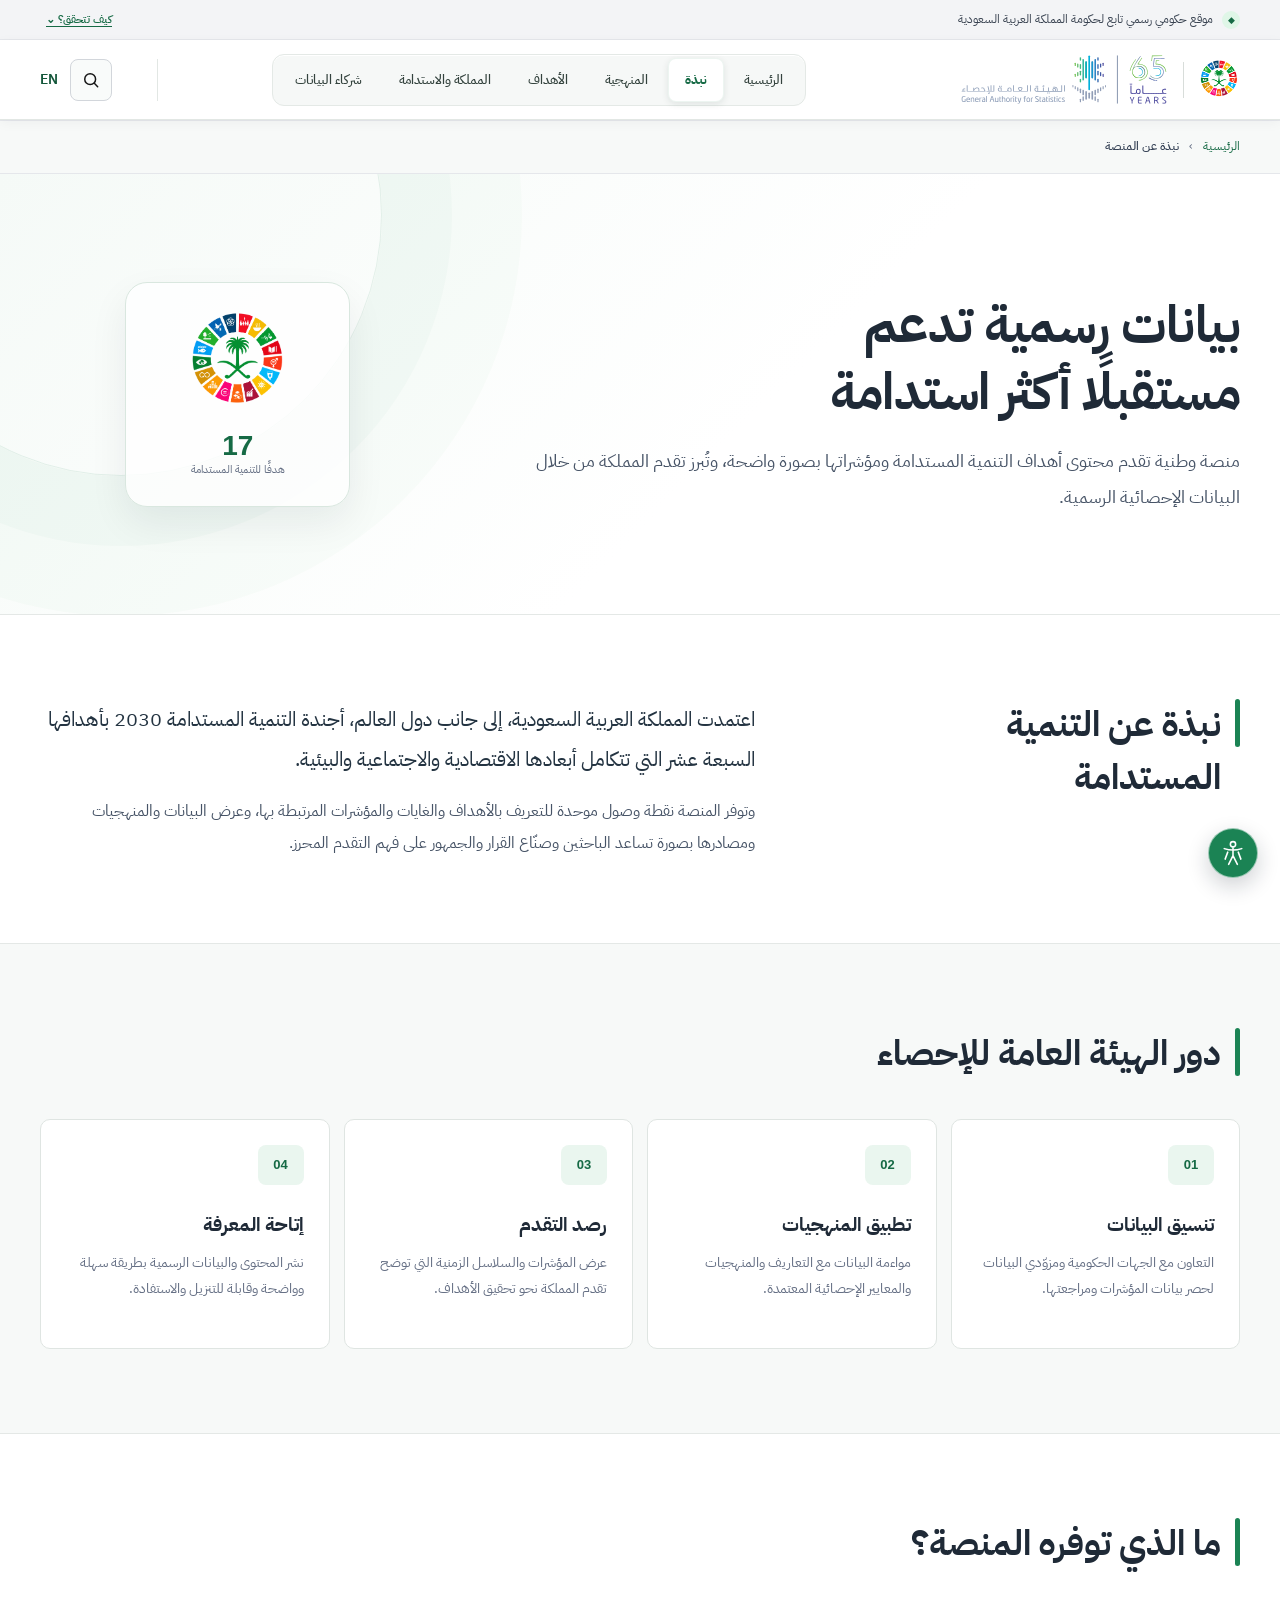
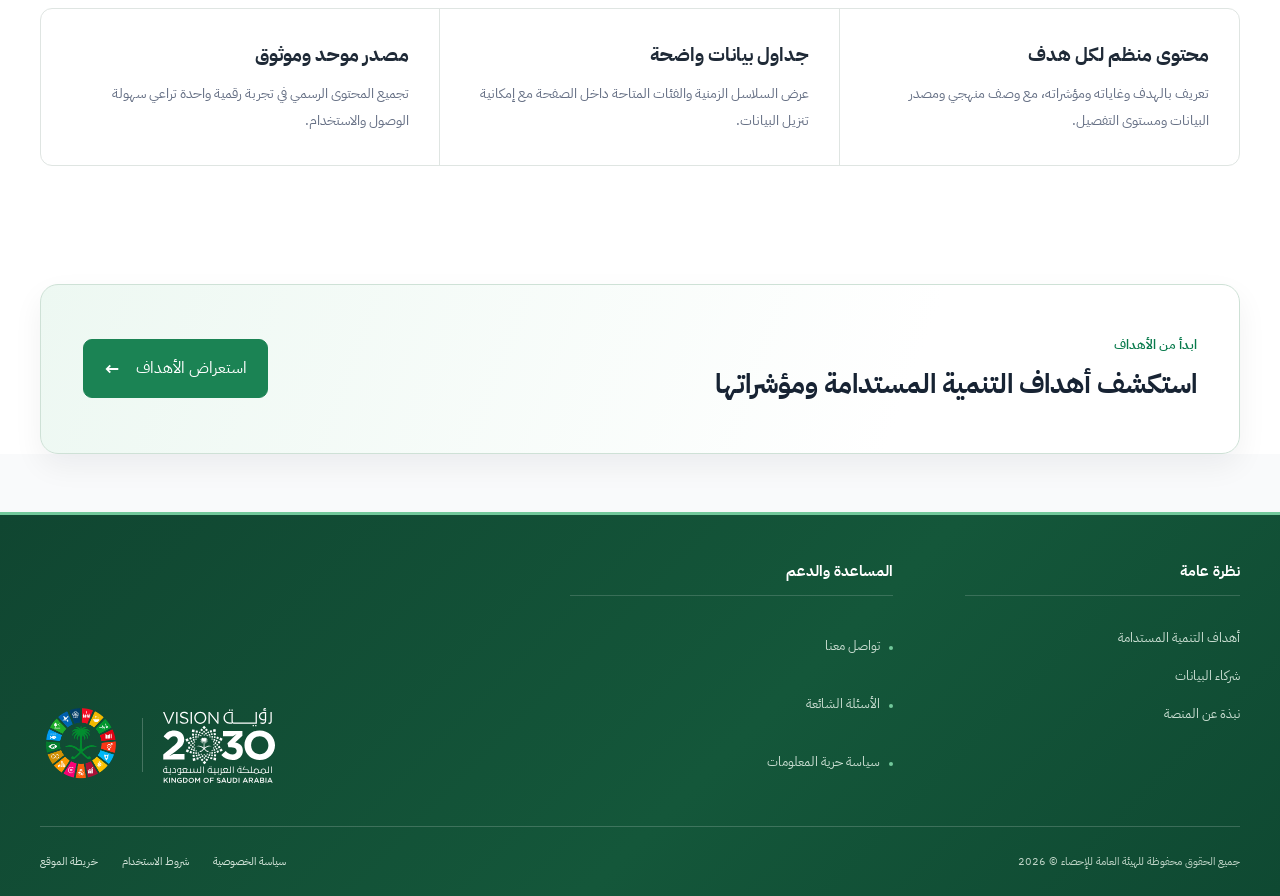
==== about.html @ 402b2382 "Add files via upload" ====
<!doctype html>
<html lang="ar" dir="rtl">
<head>
  <meta charset="UTF-8">
  <meta name="viewport" content="width=device-width,initial-scale=1">
  <meta name="description" content="نبذة عن منصة أهداف التنمية المستدامة ودور الهيئة العامة للإحصاء">
  <title>نبذة عن المنصة | التنمية المستدامة</title>
  <link rel="preconnect" href="https://fonts.googleapis.com">
  <link rel="preconnect" href="https://fonts.gstatic.com" crossorigin>
  <link href="https://fonts.googleapis.com/css2?family=IBM+Plex+Sans+Arabic:wght@300;400;500;600;700&display=swap" rel="stylesheet">
  <link rel="stylesheet" href="https://mazin-musleh.github.io/NDS-vanilla/assets/css/nds.critical.min.css?ver=1.8.0">
  <link rel="stylesheet" href="https://mazin-musleh.github.io/NDS-vanilla/assets/css/nds-main.min.css?ver=1.8.0">
  <link rel="stylesheet" href="styles.css">
  <link rel="stylesheet" href="nds-theme.css">
  <link rel="stylesheet" href="about.css">
  <link rel="stylesheet" href="accessibility.css">
  <link rel="stylesheet" href="page-titles.css">
</head>
<body class="gastat-sdg about-page nds-full-width">
  <a class="skip" href="#main">تخطي إلى المحتوى الرئيسي</a>
  <div class="govbar nds-topbar"><div class="container govbar__inner"><span class="flag" aria-hidden="true">◆</span><span>موقع حكومي رسمي تابع لحكومة المملكة العربية السعودية</span><button class="govbar__verify">كيف تتحقق؟ <span>⌄</span></button></div></div>
  <header class="header nds-main-nav" id="header">
    <div class="container header__inner">
      <div class="header__identity"><img class="header__sdg-mark" src="assets/sdg-wheel-saudi-transparent.png" alt="أهداف التنمية المستدامة"><span class="header__identity-divider"></span><a class="brand nds-brand" href="index.html"><img class="brand__logo nds-brand-logo" src="assets/gastat-logo.svg" alt="الهيئة العامة للإحصاء"></a></div>
      <nav class="nav" aria-label="التنقل الرئيسي"><a href="index.html">الرئيسية</a><a class="active" href="about.html" aria-current="page">نبذة</a><a href="methodology.html">المنهجية</a><a href="index.html#goals">الأهداف</a><a href="index.html#kingdom">المملكة والاستدامة</a><a href="index.html#partners">شركاء البيانات</a></nav>
      <div class="header__tools"><button class="icon-btn nds-btn nds-subtle" aria-label="بحث" id="searchBtn"><svg viewBox="0 0 24 24" aria-hidden="true"><circle cx="11" cy="11" r="6.5"></circle><path d="m16 16 4 4"></path></svg></button><a class="lang" href="#">EN</a><button class="menu-btn" id="menuBtn" aria-label="فتح القائمة" aria-expanded="false"><span></span><span></span><span></span></button></div>
    </div>
  </header>
  <main id="main">
    <div class="about-breadcrumb"><div class="container"><a href="index.html">الرئيسية</a><span>›</span><strong>نبذة عن المنصة</strong></div></div>
    <section class="about-hero">
      <div class="container about-hero__grid">
        <div><h1>بيانات رسمية تدعم<br>مستقبلًا أكثر استدامة</h1><p>منصة وطنية تقدم محتوى أهداف التنمية المستدامة ومؤشراتها بصورة واضحة، وتُبرز تقدم المملكة من خلال البيانات الإحصائية الرسمية.</p></div>
        <div class="about-hero__mark" aria-hidden="true"><img src="assets/sdg-wheel-saudi-transparent.png" alt=""><span><b>17</b><small>هدفًا للتنمية المستدامة</small></span></div>
      </div>
    </section>
    <section class="about-section"><div class="container about-intro"><div class="about-title"><span></span><h2>نبذة عن التنمية المستدامة</h2></div><div class="about-copy"><p class="lead">اعتمدت المملكة العربية السعودية، إلى جانب دول العالم، أجندة التنمية المستدامة 2030 بأهدافها السبعة عشر التي تتكامل أبعادها الاقتصادية والاجتماعية والبيئية.</p><p>وتوفر المنصة نقطة وصول موحدة للتعريف بالأهداف والغايات والمؤشرات المرتبطة بها، وعرض البيانات والمنهجيات ومصادرها بصورة تساعد الباحثين وصنّاع القرار والجمهور على فهم التقدم المحرز.</p></div></div></section>
    <section class="about-section about-section--soft"><div class="container"><div class="about-title"><span></span><h2>دور الهيئة العامة للإحصاء</h2></div><div class="role-grid"><article><b>01</b><h3>تنسيق البيانات</h3><p>التعاون مع الجهات الحكومية ومزوّدي البيانات لحصر بيانات المؤشرات ومراجعتها.</p></article><article><b>02</b><h3>تطبيق المنهجيات</h3><p>مواءمة البيانات مع التعاريف والمنهجيات والمعايير الإحصائية المعتمدة.</p></article><article><b>03</b><h3>رصد التقدم</h3><p>عرض المؤشرات والسلاسل الزمنية التي توضح تقدم المملكة نحو تحقيق الأهداف.</p></article><article><b>04</b><h3>إتاحة المعرفة</h3><p>نشر المحتوى والبيانات الرسمية بطريقة سهلة وواضحة وقابلة للتنزيل والاستفادة.</p></article></div></div></section>
    <section class="about-section"><div class="container"><div class="about-title"><span></span><h2>ما الذي توفره المنصة؟</h2></div><div class="platform-offer"><div><h3>محتوى منظم لكل هدف</h3><p>تعريف بالهدف وغاياته ومؤشراته، مع وصف منهجي ومصدر البيانات ومستوى التفصيل.</p></div><div><h3>جداول بيانات واضحة</h3><p>عرض السلاسل الزمنية والفئات المتاحة داخل الصفحة مع إمكانية تنزيل البيانات.</p></div><div><h3>مصدر موحد وموثوق</h3><p>تجميع المحتوى الرسمي في تجربة رقمية واحدة تراعي سهولة الوصول والاستخدام.</p></div></div></div></section>
    <section class="about-cta"><div class="container"><div><span>ابدأ من الأهداف</span><h2>استكشف أهداف التنمية المستدامة ومؤشراتها</h2></div><a class="nds-btn nds-primary" href="index.html#goals">استعراض الأهداف <span>←</span></a></div></section>
  </main>
  <footer class="footer nds-footer"><div class="container footer__top"><div><h3>نظرة عامة</h3><a href="index.html#goals">أهداف التنمية المستدامة</a><a href="index.html#partners">شركاء البيانات</a><a href="about.html">نبذة عن المنصة</a></div><div><h3>المساعدة والدعم</h3><a href="#">تواصل معنا</a><a href="#">الأسئلة الشائعة</a><a href="#">سياسة حرية المعلومات</a></div><div class="footer__marks"><div class="footer__mark"><img src="assets/sdg-wheel-saudi-transparent.png" alt="أهداف التنمية المستدامة"></div><span class="footer__marks-divider"></span><div class="footer__mark footer__mark--vision"><img src="assets/saudi-vision-2030.svg" alt="رؤية السعودية 2030"></div></div></div><div class="container footer__bottom"><span>جميع الحقوق محفوظة للهيئة العامة للإحصاء © 2026</span><div><a href="#">سياسة الخصوصية</a><a href="#">شروط الاستخدام</a><a href="#">خريطة الموقع</a></div></div></footer>
  <button class="back-to-top" id="backToTop" aria-label="العودة إلى أعلى الصفحة"><svg viewBox="0 0 24 24" aria-hidden="true"><path d="m6 14 6-6 6 6"/></svg></button>
  <div class="search-panel" id="searchPanel" aria-hidden="true"><button id="closeSearch" aria-label="إغلاق">×</button><div><span>ما الذي تبحث عنه؟</span><input type="search" placeholder="ابحث في الأهداف والمؤشرات..."><small>جرّب: الطاقة النظيفة، جودة التعليم، العمل المناخي</small></div></div>
  <script src="about.js"></script><script src="back-to-top.js"></script><script defer src="https://mazin-musleh.github.io/NDS-vanilla/assets/js/nds-main.min.js?ver=1.8.0"></script>
  <script src="accessibility.js"></script>
</body></html>
---- styles.css ----
:root{--navy:#102c3d;--navy2:#071f2d;--teal:#0d6b64;--green:#0d7658;--sand:#cdbb9c;--ink:#162a36;--muted:#637580;--line:#dce3e6;--off:#f5f7f6;--white:#fff;--max:1240px}
*{box-sizing:border-box}html{scroll-behavior:smooth}body{margin:0;color:var(--ink);background:#fff;font-family:'IBM Plex Sans Arabic','Segoe UI',Tahoma,sans-serif;line-height:1.65}a{color:inherit;text-decoration:none}button,input{font:inherit}.container{width:min(var(--max),calc(100% - 48px));margin-inline:auto}.skip{position:fixed;top:-80px;right:24px;z-index:99;background:#fff;padding:10px 18px}.skip:focus{top:12px}.sr-only{position:absolute;width:1px;height:1px;overflow:hidden;clip:rect(0,0,0,0)}
.govbar{background:#f3f5f4;border-bottom:1px solid #e2e8e5;color:#41535b;font-size:12px}.govbar__inner{height:34px;display:flex;align-items:center;gap:9px}.flag{font-size:9px;color:#08745a}.govbar__verify{border:0;background:none;color:#45605f;margin-right:auto;cursor:pointer;font-size:11px}.header{height:90px;position:absolute;top:34px;inset-inline:0;z-index:10;color:#fff;border-bottom:1px solid rgba(255,255,255,.16);transition:.3s}.header.scrolled{position:fixed;top:0;height:72px;background:rgba(9,34,47,.97);backdrop-filter:blur(16px);box-shadow:0 8px 30px #071c2920}.header__inner{height:100%;display:flex;align-items:center}.brand{display:flex;align-items:center;gap:13px;min-width:245px}.brand__mark{height:47px;width:42px;display:flex;align-items:flex-end;justify-content:center;gap:2px;padding:6px 4px;border:1px solid rgba(255,255,255,.25);border-radius:3px}.brand__mark i{width:4px;background:currentColor;display:block;border-radius:3px 3px 0 0}.brand__mark i:nth-child(1){height:11px}.brand__mark i:nth-child(2){height:25px}.brand__mark i:nth-child(3){height:17px}.brand__mark i:nth-child(4){height:33px}.brand__mark i:nth-child(5){height:21px}.brand__name{display:flex;flex-direction:column;line-height:1.4}.brand__name b{font-size:16px}.brand__name small{font-size:9px;opacity:.72;letter-spacing:.2px}.nav{display:flex;align-items:center;justify-content:center;gap:32px;flex:1;font-size:14px}.nav a{height:90px;display:flex;align-items:center;position:relative;opacity:.84;transition:.2s}.scrolled .nav a{height:72px}.nav a:hover,.nav a.active{opacity:1}.nav a.active:after{content:"";position:absolute;bottom:-1px;right:0;left:0;height:3px;background:#79ad8e}.header__tools{display:flex;align-items:center;gap:12px}.icon-btn{width:38px;height:38px;background:transparent;color:#fff;border:1px solid rgba(255,255,255,.24);border-radius:50%;cursor:pointer;font-size:23px;line-height:1}.lang{font-size:13px;border-right:1px solid rgba(255,255,255,.25);padding-right:14px}.menu-btn{display:none;background:none;border:0;padding:8px}.menu-btn span{display:block;width:24px;height:2px;background:white;margin:5px}
.hero{height:min(820px,calc(100vh - 34px));min-height:670px;position:relative;color:#fff;overflow:hidden;background:#102c3d}.hero__media{position:absolute;inset:0;background:url('assets/saudi-sustainability-hero.png') center/cover no-repeat;transform:scale(1.02);animation:heroZoom 16s ease-out both}.hero__veil{position:absolute;inset:0;background:linear-gradient(90deg,rgba(4,24,36,.24) 0%,rgba(5,28,41,.28) 42%,rgba(5,28,41,.88) 100%),linear-gradient(0deg,rgba(3,20,30,.7),transparent 48%)}.hero__texture{position:absolute;inset:0;opacity:.08;background-image:url("data:image/svg+xml,%3Csvg viewBox='0 0 160 160' xmlns='http://www.w3.org/2000/svg'%3E%3Cfilter id='n'%3E%3CfeTurbulence type='fractalNoise' baseFrequency='.9' numOctaves='2' stitchTiles='stitch'/%3E%3C/filter%3E%3Crect width='100%25' height='100%25' filter='url(%23n)' opacity='.45'/%3E%3C/svg%3E")}.hero__content{position:relative;z-index:2;padding-top:190px}.eyebrow{display:flex;align-items:center;gap:10px;font-size:13px;letter-spacing:.5px;color:#cfddd8}.eyebrow span{width:34px;height:1px;background:#78b492}.hero h1{font-size:clamp(48px,6vw,86px);line-height:1.12;letter-spacing:-2px;margin:20px 0 25px;max-width:720px;font-weight:300}.hero h1 em{font-style:normal;font-weight:700}.hero__content>p{max-width:575px;font-size:18px;color:#d9e1e2;margin:0 0 34px}.hero__actions{display:flex;gap:14px}.btn{display:inline-flex;align-items:center;justify-content:center;gap:20px;min-height:54px;padding:0 25px;border-radius:3px;font-size:14px;font-weight:600;transition:.25s}.btn:hover{transform:translateY(-2px)}.btn--primary{background:#fff;color:var(--navy)}.btn--primary:hover{background:#e9f0ed}.btn--ghost{border:1px solid rgba(255,255,255,.4);color:#fff}.play{font-size:10px}.hero__meta{position:absolute;bottom:34px;left:0;right:0;z-index:2;display:flex;align-items:flex-end;justify-content:flex-start;direction:ltr;gap:12px;pointer-events:none}.hero__meta strong{font-size:70px;line-height:.8;font-weight:300;letter-spacing:-4px}.hero__meta strong span{font-weight:700}.hero__meta>span{font-size:10px;max-width:70px;line-height:1.4;text-transform:uppercase;opacity:.65}.scroll{position:absolute;z-index:3;bottom:28px;right:50%;width:25px;height:40px;border:1px solid #ffffff70;border-radius:20px}.scroll span{position:absolute;top:8px;right:10px;width:3px;height:7px;border-radius:3px;background:#fff;animation:scroll 1.8s infinite}@keyframes scroll{0%{opacity:0;transform:translateY(0)}40%{opacity:1}100%{opacity:0;transform:translateY(12px)}}@keyframes heroZoom{from{transform:scale(1.08)}to{transform:scale(1.02)}}
.numbers{background:#fff;position:relative;z-index:4;box-shadow:0 -8px 30px rgba(0,0,0,.05)}.numbers__grid{display:grid;grid-template-columns:repeat(4,1fr);padding-block:38px}.numbers article{display:flex;align-items:center;justify-content:center;gap:16px;border-left:1px solid var(--line)}.numbers article:last-child{border-left:0}.numbers strong{font-size:42px;line-height:1;font-weight:600;color:var(--navy);letter-spacing:-1px}.numbers span{color:#697a83;font-size:13px}.numbers .vision strong{color:var(--green)}
.section{padding:110px 0}.section-head{display:flex;align-items:flex-end;justify-content:space-between;gap:50px;margin-bottom:48px}.section-head h2,.kingdom h2,.indicator-cta h2{font-size:clamp(34px,4vw,50px);line-height:1.25;margin:9px 0 0;letter-spacing:-1px}.section-head>p{max-width:480px;color:var(--muted);font-size:16px;margin:0}.kicker{font-size:12px;color:var(--green);font-weight:600;letter-spacing:1.2px}.goals{background:var(--off)}.goals__grid{display:grid;grid-template-columns:repeat(6,1fr);gap:11px}.goal{position:relative;aspect-ratio:1/1.07;background:var(--goal);color:#fff;padding:16px;display:flex;flex-direction:column;overflow:hidden;box-shadow:0 4px 8px #20323b10;opacity:0;transform:translateY(15px);transition:transform .35s,box-shadow .35s,opacity .5s}.goal.seen{opacity:1;transform:none}.goal:nth-child(2n){transition-delay:.04s}.goal:nth-child(3n){transition-delay:.08s}.goal:hover{transform:translateY(-7px);box-shadow:0 18px 25px #20323b25}.goal__number{font-size:12px;font-weight:600;opacity:.9}.goal__icon{font-size:41px;line-height:1;text-align:center;margin:auto;font-family:Arial,sans-serif}.goal strong{font-size:13px;line-height:1.35;max-width:115px}.goal>i{font-style:normal;position:absolute;bottom:13px;left:14px;opacity:0;transform:translateX(8px);transition:.25s}.goal:hover>i{opacity:1;transform:none}.goals__footer{display:flex;justify-content:space-between;align-items:center;margin-top:24px;color:#7b898f;font-size:13px}.goals__footer a{color:var(--navy);font-weight:600}.goals__footer b{color:var(--green);margin-right:8px}
.kingdom{padding:120px 0;background:var(--navy);color:#fff;overflow:hidden;position:relative}.kingdom:after{content:"";position:absolute;width:650px;height:650px;border-radius:50%;background:radial-gradient(circle,#23726240,transparent 68%);left:-200px;top:-260px}.kingdom__grid{display:grid;grid-template-columns:1.05fr .95fr;gap:100px;align-items:center}.kingdom__visual{min-height:490px;position:relative;display:grid;place-items:center;direction:ltr}.kingdom__seal{width:210px;height:210px;border:1px solid #ffffff3b;border-radius:50%;display:flex;flex-direction:column;align-items:center;justify-content:center;background:#173b4c;box-shadow:0 0 0 18px #ffffff08,0 30px 50px #061a2580;z-index:2}.kingdom__seal span{font-size:17px}.kingdom__seal b{font-size:50px;line-height:1.1}.kingdom__seal small{font-size:8px;opacity:.7}.orbit{position:absolute;border:1px dashed #ffffff25;border-radius:50%}.orbit--one{width:390px;height:390px;animation:rotate 40s linear infinite}.orbit--two{width:470px;height:270px;transform:rotate(-20deg)}@keyframes rotate{to{transform:rotate(360deg)}}.data-card{position:absolute;background:#fff;color:var(--navy);min-width:170px;padding:15px 18px;border-radius:4px;z-index:3;box-shadow:0 15px 30px #061a2545;display:flex;flex-direction:column}.data-card small{font-size:9px;color:#728188}.data-card strong{font-size:14px}.data-card i{width:42px;height:3px;background:#2c9b6f;margin-top:9px}.data-card--one{top:56px;left:24px}.data-card--two{top:205px;right:-20px}.data-card--three{bottom:38px;left:63px}.kingdom__copy{position:relative;z-index:2}.kicker--light{color:#8ac0a0}.kingdom__copy p{color:#c3d0d4;max-width:570px;font-size:16px}.text-link{display:inline-flex;align-items:center;gap:17px;margin-top:18px;color:#fff;border-bottom:1px solid #ffffff4f;padding-bottom:7px;font-size:14px}.text-link span{color:#8ac0a0}
.section-head--center{display:block;text-align:center}.section-head--center>p{margin:14px auto 0}.partner-logos{display:grid;grid-template-columns:repeat(5,1fr);border-block:1px solid var(--line);padding:42px 0}.partner-logos>div{min-height:90px;display:flex;align-items:center;justify-content:center;gap:14px;border-left:1px solid var(--line);color:#465b65}.partner-logos>div:last-child{border:0}.partner-logos b{font-size:13px;line-height:1.6}.picon{font-size:30px;color:#658089}.partners__note{text-align:center;color:#8a989e;font-size:12px;margin-top:21px}
.indicator-cta{background:#0c6c61;color:#fff;position:relative;overflow:hidden}.indicator-cta:before{content:"";position:absolute;inset:0;background:linear-gradient(90deg,#094e4a55,transparent),radial-gradient(circle at 15% 50%,#2e9380,transparent 30%)}.indicator-cta__inner{min-height:310px;position:relative;display:grid;grid-template-columns:270px 1fr auto;align-items:center;gap:48px}.indicator-cta__copy p{margin:12px 0 0;color:#d0e4df}.indicator-cta__art{height:190px;display:flex;align-items:flex-end;gap:15px;direction:ltr;position:relative}.indicator-cta__art span{width:27px;background:#ffffff14;border:1px solid #ffffff35;border-radius:4px 4px 0 0}.indicator-cta__art span:nth-child(1){height:50px}.indicator-cta__art span:nth-child(2){height:90px}.indicator-cta__art span:nth-child(3){height:75px}.indicator-cta__art span:nth-child(4){height:140px}.indicator-cta__art span:nth-child(5){height:172px}.indicator-cta__art i{position:absolute;inset:15px 5px 22px 0;background:url("data:image/svg+xml,%3Csvg viewBox='0 0 250 150' xmlns='http://www.w3.org/2000/svg'%3E%3Cpath d='M3 130 C40 120 45 91 80 95 S130 66 148 70 S190 25 240 10' fill='none' stroke='%23fff' stroke-width='3'/%3E%3Ccircle cx='240' cy='10' r='5' fill='%23fff'/%3E%3C/svg%3E") center/contain no-repeat}.btn--white{background:#fff;color:#0c5f57;min-width:205px}
.footer{background:#071f2d;color:#fff;padding-top:75px}.footer__top{display:grid;grid-template-columns:1.3fr .8fr .9fr 1.15fr;gap:60px;padding-bottom:60px}.brand--footer{min-width:0}.footer__brand>p,.newsletter p{font-size:12px;color:#9babb2}.socials{display:flex;gap:8px;margin-top:22px}.socials a{width:32px;height:32px;border:1px solid #ffffff26;display:grid;place-items:center;border-radius:50%;font-size:11px}.footer h3{font-size:14px;margin:0 0 22px}.footer__top>div:not(:first-child) a{display:block;color:#aebbc0;font-size:12px;margin:10px 0}.newsletter form{display:flex;border:1px solid #ffffff35;margin-top:18px;border-radius:3px;overflow:hidden}.newsletter input{min-width:0;flex:1;color:#fff;background:transparent;border:0;padding:12px 14px;outline:0}.newsletter button{width:48px;border:0;background:#fff;color:var(--navy);cursor:pointer}.footer__bottom{min-height:70px;border-top:1px solid #ffffff17;display:flex;align-items:center;justify-content:space-between;color:#768a93;font-size:10px}.footer__bottom div{display:flex;gap:24px}
.search-panel{position:fixed;inset:0;background:rgba(6,28,41,.97);z-index:50;color:#fff;display:grid;place-items:center;opacity:0;visibility:hidden;transition:.3s}.search-panel.open{opacity:1;visibility:visible}.search-panel>button{position:absolute;top:30px;left:40px;background:none;border:0;color:#fff;font-size:35px}.search-panel>div{width:min(720px,calc(100% - 40px));display:flex;flex-direction:column;gap:12px}.search-panel span{color:#9ab0b8}.search-panel input{background:transparent;border:0;border-bottom:2px solid #fff;color:#fff;padding:15px 0;font-size:32px;outline:0}.search-panel small{color:#7f969e}.reveal{opacity:0;transform:translateY(22px);transition:opacity .7s,transform .7s}.reveal.seen{opacity:1;transform:none}.hero .reveal{animation:rise .75s both}.hero .reveal:nth-child(2){animation-delay:.12s}.hero .reveal:nth-child(3){animation-delay:.24s}.hero .reveal:nth-child(4){animation-delay:.36s}@keyframes rise{from{opacity:0;transform:translateY(25px)}to{opacity:1;transform:none}}
@media(max-width:1050px){.nav{gap:18px}.nav a{font-size:12px}.goals__grid{grid-template-columns:repeat(4,1fr)}.kingdom__grid{gap:45px}.indicator-cta__inner{grid-template-columns:180px 1fr}.indicator-cta .btn{grid-column:2;margin-bottom:35px;justify-self:start}.footer__top{grid-template-columns:1.2fr 1fr 1fr}.newsletter{grid-column:1/-1}}
@media(max-width:760px){.container{width:min(100% - 32px,var(--max))}.govbar__inner{font-size:9px}.header{height:72px}.brand{min-width:0}.brand__name b{font-size:13px}.brand__name small{display:none}.brand__mark{height:40px;width:36px}.nav{position:fixed;top:106px;right:0;left:0;background:#092838;display:flex;flex-direction:column;align-items:stretch;gap:0;padding:10px 24px 25px;transform:translateY(-130%);transition:.35s;z-index:-1}.menu-open .nav{transform:none}.nav a,.scrolled .nav a{height:50px;border-bottom:1px solid #ffffff12}.nav a.active:after{display:none}.menu-btn{display:block}.lang{display:none}.hero{min-height:700px;height:92vh}.hero__media{background-position:43% center}.hero__veil{background:linear-gradient(90deg,rgba(4,25,37,.55),rgba(5,28,41,.9))}.hero__content{padding-top:160px}.hero h1{font-size:48px}.hero__content>p{font-size:15px}.hero__actions{flex-direction:column;align-items:stretch;max-width:330px}.hero__meta{display:none}.numbers__grid{grid-template-columns:repeat(2,1fr);padding-block:18px}.numbers article{padding:20px 5px}.numbers article:nth-child(2){border-left:0}.numbers article:nth-child(-n+2){border-bottom:1px solid var(--line)}.numbers strong{font-size:30px}.section{padding:75px 0}.section-head{display:block}.section-head>p{margin-top:15px}.goals__grid{grid-template-columns:repeat(3,1fr);gap:7px}.goal{padding:10px}.goal__icon{font-size:28px}.goal strong{font-size:10px}.goals__footer span{display:none}.goals__footer{justify-content:flex-end}.kingdom{padding:80px 0}.kingdom__grid{grid-template-columns:1fr}.kingdom__visual{min-height:370px;order:2}.kingdom__seal{width:155px;height:155px}.kingdom__seal b{font-size:39px}.orbit--one{width:280px;height:280px}.orbit--two{width:340px;height:210px}.data-card{min-width:130px;padding:10px}.data-card--one{left:0;top:30px}.data-card--two{right:0}.data-card--three{left:25px;bottom:18px}.partner-logos{grid-template-columns:repeat(2,1fr);padding:20px 0}.partner-logos>div{border-bottom:1px solid var(--line)}.partner-logos>div:last-child{grid-column:1/-1}.indicator-cta__inner{grid-template-columns:1fr;padding:60px 0}.indicator-cta__art{display:none}.indicator-cta .btn{grid-column:1;margin-bottom:0}.footer__top{grid-template-columns:1fr 1fr;gap:40px}.footer__brand,.newsletter{grid-column:1/-1}.footer__bottom{padding:22px 0;display:block}.footer__bottom div{margin-top:10px;flex-wrap:wrap}.scroll{display:none}}
@media(max-width:430px){.goals__grid{grid-template-columns:repeat(2,1fr)}.goal{aspect-ratio:1.2/1}.footer__top{grid-template-columns:1fr}.footer__top>div{grid-column:1!important}.numbers article{flex-direction:column;gap:7px}.search-panel input{font-size:20px}}
@media(prefers-reduced-motion:reduce){*{scroll-behavior:auto!important;animation:none!important;transition:none!important}.reveal,.goal{opacity:1;transform:none}}
---- nds-theme.css ----
/*
 * GASTAT Sustainable Development theme for NDS Vanilla v1.8.0
 * NDS Vanilla: MIT © 2025–2026 Mazin Musleh
 * DGA green is the interface system color; SDG colors remain content colors.
 */
:root{
  --colors-primary-25:#f7fdf9;--colors-primary-50:#f3fcf6;--colors-primary-100:#dff6e7;
  --colors-primary-200:#b8eacb;--colors-primary-300:#88d8ad;--colors-primary-400:#54c08a;
  --colors-primary-500:#25935f;--colors-primary-600:#1b8354;--colors-primary-700:#166a45;
  --colors-primary-800:#14573a;--colors-primary-900:#104631;--colors-primary-950:#092a1e;
  --background-body:#f9fafb;--background-default:#fff;--background-topbar:#f3f4f6;
  --background-primary:#1b8354;--background-primary-strong:#104631;
  --text-display:#1f2a37;--text-primary-paragraph:#384250;--text-secondary-paragraph:#6c727e;
  --border-neutral-primary:#d2d6db;--border-neutral-secondary:#e5e7eb;
  --focus-outline:#161616;--nds-nav-height:72px;
}

body.gastat-sdg{background:var(--background-body);color:var(--text-display);font-family:'IBM Plex Sans Arabic','Segoe UI',Tahoma,sans-serif}
.gastat-sdg :focus-visible{outline:3px solid var(--focus-outline)!important;outline-offset:3px}
.gastat-sdg .govbar{height:40px;background:var(--background-topbar);border-bottom:1px solid var(--border-neutral-secondary);color:#384250}
.gastat-sdg .govbar__inner{height:40px}
.gastat-sdg .flag{width:18px;height:18px;border-radius:50%;display:grid;place-items:center;background:#dff6e7;color:#166a45}
.gastat-sdg .govbar__verify{color:#166a45;font-weight:600;text-decoration:underline;text-underline-offset:3px}

.gastat-sdg .header{position:relative;top:0;height:72px;background:#fff;color:#161616;border-bottom:1px solid #e5e7eb;box-shadow:0 1px 2px rgba(16,24,40,.04)}
.gastat-sdg .header.scrolled{top:0;height:72px;background:rgba(255,255,255,.98);color:#161616;box-shadow:0 4px 12px rgba(16,24,40,.08)}
.gastat-sdg .brand{min-width:245px}
.gastat-sdg .brand__logo{display:block;width:190px;height:auto;max-height:54px;object-fit:contain;object-position:right center}
.gastat-sdg .nav a,.gastat-sdg .scrolled .nav a{height:72px;color:#384250;font-weight:500;opacity:1}
.gastat-sdg .nav a:hover{color:#166a45;background:#f7fdf9}.gastat-sdg .nav a.active{color:#166a45;font-weight:700}
.gastat-sdg .nav a.active:after{height:3px;background:#1b8354;right:10px;left:10px}
.gastat-sdg .icon-btn{border-color:#d2d6db;color:#1f2a37;background:#fff;min-width:40px;padding:0;border-radius:4px}
.gastat-sdg .lang{color:#166a45;border-right-color:#d2d6db;font-weight:700}
.gastat-sdg .menu-btn span{background:#1f2a37}

.gastat-sdg .hero{height:min(720px,calc(100vh - 112px));min-height:610px}
.gastat-sdg .hero__veil{background:linear-gradient(90deg,rgba(9,42,30,.18),rgba(9,42,30,.36) 45%,rgba(9,42,30,.91) 100%),linear-gradient(0deg,rgba(9,42,30,.62),transparent 48%)}
.gastat-sdg .hero__content{padding-top:122px}
.gastat-sdg .eyebrow span{background:#88d8ad}.gastat-sdg .eyebrow{color:#dff6e7}
.gastat-sdg .btn{min-height:44px;border-radius:4px;padding-inline:20px;box-shadow:none}
.gastat-sdg .btn--primary{background:#1b8354;color:#fff;border:1px solid #1b8354}
.gastat-sdg .btn--primary:hover{background:#166a45}
.gastat-sdg .btn--ghost{border-color:rgba(255,255,255,.75);background:transparent;color:#fff}

.gastat-sdg .numbers{box-shadow:none;border-bottom:1px solid #e5e7eb;padding:0}
.gastat-sdg .numbers__grid{padding-block:32px}.gastat-sdg .numbers strong{color:#166a45}.gastat-sdg .numbers .vision strong{color:#1f2a37}
.gastat-sdg .section{padding-block:96px}.gastat-sdg .goals{background:#f9fafb}
.gastat-sdg .kicker{color:#166a45}.gastat-sdg .section-head h2{color:#1f2a37}
.gastat-sdg .goal{border-radius:8px;box-shadow:0 1px 3px rgba(16,24,40,.1);border:1px solid rgba(0,0,0,.03)}
.gastat-sdg .goal:hover{box-shadow:0 12px 18px -6px rgba(16,24,40,.22)}

.gastat-sdg .kingdom{background:#104631}.gastat-sdg .kingdom__seal{background:#14573a;border-color:#88d8ad66}
.gastat-sdg .data-card{border-radius:8px;box-shadow:0 12px 24px -8px rgba(0,0,0,.28)}
.gastat-sdg .partners{background:#fff}.gastat-sdg .partner-logos{border-color:#e5e7eb}.gastat-sdg .partner-logos>div{border-color:#e5e7eb}
.gastat-sdg .indicator-cta{background:#1b8354}.gastat-sdg .indicator-cta:before{background:linear-gradient(90deg,#10463155,transparent),radial-gradient(circle at 15% 50%,#54c08a,transparent 30%)}
.gastat-sdg .btn--white{background:#fff;color:#166a45;border:1px solid #fff}
.gastat-sdg .footer{background:#104631}.gastat-sdg .footer__bottom{border-top-color:#ffffff2b}
.gastat-sdg .footer-logo-surface{display:inline-flex;align-items:center;background:#fff;border-radius:6px;padding:10px 14px;box-shadow:0 1px 2px rgba(0,0,0,.08)}
.gastat-sdg .footer .brand__logo{width:205px;max-height:none}

@media(max-width:760px){
  .gastat-sdg .header{height:64px}.gastat-sdg .nav{top:104px;background:#fff;border-top:1px solid #e5e7eb;box-shadow:0 8px 16px rgba(16,24,40,.1)}
  .gastat-sdg .brand{min-width:0}.gastat-sdg .brand__logo{width:150px;max-height:46px}
  .gastat-sdg .nav a,.gastat-sdg .scrolled .nav a{height:52px;color:#1f2a37;border-bottom-color:#e5e7eb}
  .gastat-sdg .hero{height:calc(100vh - 104px);min-height:650px}.gastat-sdg .hero__content{padding-top:100px}
}

/* UX polish: hierarchy, balanced palette, motion and responsive rhythm */
.gastat-sdg{--brand-navy:#173746;--brand-navy-deep:#0c2835;--surface-soft:#f6f8f7;--surface-warm:#faf9f6}
.gastat-sdg .container{width:min(1200px,calc(100% - 48px))}
.gastat-sdg .header__inner{gap:20px}.gastat-sdg .nav{gap:8px}.gastat-sdg .nav a{padding-inline:14px;border-radius:4px}.gastat-sdg .nav a.active{background:#f3fcf6}.gastat-sdg .header__tools{margin-right:auto}
.gastat-sdg .hero{min-height:600px;max-height:700px}.gastat-sdg .hero__media{background-position:center 52%}.gastat-sdg .hero__veil{background:linear-gradient(90deg,rgba(10,40,53,.15),rgba(10,40,53,.38) 48%,rgba(10,40,53,.94) 100%),linear-gradient(0deg,rgba(8,34,45,.62),transparent 52%)}
.gastat-sdg .hero__content{padding-top:110px}.gastat-sdg .hero h1{font-size:clamp(48px,5.6vw,78px);max-width:690px;margin-block:18px 22px;letter-spacing:-1.5px}.gastat-sdg .hero h1 em{color:#fff}.gastat-sdg .hero__content>p{font-size:17px;line-height:1.9;max-width:590px;color:#e5eef0;margin-bottom:30px}.gastat-sdg .hero__actions{gap:12px}.gastat-sdg .hero__actions .btn{min-width:176px}.gastat-sdg .btn{transition:transform .2s,background-color .2s,border-color .2s,box-shadow .2s}.gastat-sdg .btn:hover{transform:translateY(-2px);box-shadow:0 8px 18px rgba(6,25,33,.16)}.gastat-sdg .hero__meta{opacity:.8}.gastat-sdg .scroll{opacity:.75}
.gastat-sdg .hero__sdg-emblem{position:absolute;z-index:3;left:max(32px,calc((100% - 1200px)/2));top:34px;width:150px;height:150px}.gastat-sdg .hero__sdg-emblem img{display:block;width:100%;height:100%;object-fit:contain}
.gastat-sdg .numbers{background:#fff}.gastat-sdg .numbers__grid{padding-block:28px}.gastat-sdg .numbers article{min-height:58px;gap:14px}.gastat-sdg .numbers strong{font-size:39px}.gastat-sdg .numbers span{font-size:12px;color:#5f6b72}
.gastat-sdg .section{padding-block:104px}.gastat-sdg .section-head{align-items:center;margin-bottom:42px}.gastat-sdg .section-head h2,.gastat-sdg .kingdom h2,.gastat-sdg .indicator-cta h2{font-size:clamp(34px,3.5vw,48px);letter-spacing:-.6px}.gastat-sdg .section-head>p{line-height:1.9}.gastat-sdg .kicker{font-size:11px;letter-spacing:.8px;display:flex;align-items:center;gap:9px}.gastat-sdg .kicker:before{content:"";width:24px;height:2px;background:currentColor;border-radius:2px}
.gastat-sdg .goals{background:var(--surface-soft);border-block:1px solid #edf0ee}.gastat-sdg .goals__grid{gap:13px}.gastat-sdg .goal{aspect-ratio:1/1.04;padding:17px;border-radius:10px;box-shadow:0 2px 5px rgba(16,24,40,.08);isolation:isolate}.gastat-sdg .goal:after{content:"";position:absolute;inset:0;background:linear-gradient(145deg,rgba(255,255,255,.12),transparent 48%,rgba(0,0,0,.08));z-index:-1}.gastat-sdg .goal__number{font-size:11px;letter-spacing:.5px}.gastat-sdg .goal__icon{font-size:38px}.gastat-sdg .goal strong{font-size:12px;max-width:125px;line-height:1.55}.gastat-sdg .goal__hint{font-size:9px;margin-top:5px;opacity:.72}.gastat-sdg .goal:hover{transform:translateY(-6px);box-shadow:0 14px 24px -8px rgba(16,24,40,.28)}.gastat-sdg .goal:hover .goal__hint{opacity:1}.gastat-sdg .goals__footer{margin-top:28px;border-top:1px solid #dce3df;padding-top:20px}
.gastat-sdg .kingdom{background:var(--brand-navy);padding-block:112px}.gastat-sdg .kingdom:after{background:radial-gradient(circle,#2b65704f,transparent 67%)}.gastat-sdg .kingdom__grid{gap:80px}.gastat-sdg .kingdom__seal{background:#204a59;border-color:#83b8a666}.gastat-sdg .kingdom__copy p{color:#d2dde0;line-height:1.95}.gastat-sdg .data-card i{background:#1b8354}.gastat-sdg .text-link{font-weight:600}.gastat-sdg .text-link:hover{border-bottom-color:#88d8ad}
.gastat-sdg .partners{background:#fff}.gastat-sdg .partner-logos{margin-top:8px;padding-block:38px}.gastat-sdg .partner-logos>div{min-height:104px;padding:15px;transition:background .2s,color .2s}.gastat-sdg .partner-logos>div:hover{background:#f7fdf9;color:#166a45}.gastat-sdg .picon{color:#617d85}.gastat-sdg .partners__note{margin-top:24px}
.gastat-sdg .indicator-cta{background:#176b50}.gastat-sdg .indicator-cta:before{background:linear-gradient(90deg,rgba(12,70,49,.55),transparent 58%),radial-gradient(circle at 12% 50%,rgba(84,192,138,.52),transparent 29%)}.gastat-sdg .indicator-cta__inner{min-height:300px}.gastat-sdg .indicator-cta__copy p{line-height:1.85}.gastat-sdg .btn--white{border-radius:4px}
.gastat-sdg .footer{background:var(--brand-navy-deep);padding-top:68px}.gastat-sdg .footer h3{color:#fff}.gastat-sdg .footer__top>div:not(:first-child) a{transition:color .2s,transform .2s}.gastat-sdg .footer__top>div:not(:first-child) a:hover{color:#fff;transform:translateX(-3px)}.gastat-sdg .newsletter form{border-radius:5px}.gastat-sdg .newsletter input::placeholder{color:#9caeb4}
@media(max-width:1050px){.gastat-sdg .container{width:min(100% - 36px,1200px)}.gastat-sdg .nav a{padding-inline:9px}.gastat-sdg .goals__grid{gap:11px}.gastat-sdg .kingdom__grid{gap:42px}.gastat-sdg .hero__sdg-emblem{left:24px;top:28px;width:126px;height:126px}}
@media(max-width:760px){.gastat-sdg .container{width:min(100% - 32px,1200px)}.gastat-sdg .hero{min-height:680px;max-height:none}.gastat-sdg .hero__content{padding-top:66px}.gastat-sdg .hero h1{font-size:45px;line-height:1.18}.gastat-sdg .hero__content>p{font-size:15px;line-height:1.8}.gastat-sdg .hero__actions .btn{min-width:0}.gastat-sdg .hero__sdg-emblem{left:16px;top:20px;width:86px;height:86px}.gastat-sdg .numbers__grid{padding-block:10px}.gastat-sdg .numbers article{min-height:96px}.gastat-sdg .section{padding-block:72px}.gastat-sdg .section-head{margin-bottom:34px}.gastat-sdg .goals__grid{gap:9px}.gastat-sdg .goal{padding:13px;border-radius:8px}.gastat-sdg .kingdom{padding-block:76px}.gastat-sdg .partner-logos>div{min-height:92px}.gastat-sdg .indicator-cta__inner{padding-block:62px}.gastat-sdg .footer{padding-top:58px}}
@media(max-width:430px){.gastat-sdg .hero h1{font-size:40px}.gastat-sdg .hero__content{padding-top:76px}.gastat-sdg .goal{aspect-ratio:1.12/1}.gastat-sdg .goal__icon{font-size:31px}.gastat-sdg .goal strong{font-size:10px}}

/* Official SDG tile treatment — inspired by the National Platform composition */
.gastat-sdg .goals__grid{gap:14px}
.gastat-sdg .goal{aspect-ratio:1/1.08;padding:17px;border-radius:2px;box-shadow:0 3px 10px rgba(16,24,40,.08)}
.gastat-sdg .goal__top{display:grid;grid-template-columns:36px 1fr;align-items:start;gap:9px;min-height:56px;position:relative;z-index:2}
.gastat-sdg .goal__number{font-size:30px;line-height:.95;font-weight:700;letter-spacing:-1.5px;opacity:1}
.gastat-sdg .goal strong{font-size:12px;line-height:1.5;font-weight:700;padding-top:0;max-width:none}
.gastat-sdg .goal__icon{display:grid;place-items:center;flex:1;min-height:65px;margin:0;font-size:inherit;position:relative;z-index:1}
.gastat-sdg .goal__icon:before{content:"";position:absolute;width:74px;height:74px;border:2px solid #fff;border-radius:50%;opacity:.95}
.gastat-sdg .goal__icon span{font-size:39px;line-height:1;color:#fff;position:relative;z-index:1}
.gastat-sdg .goal__action{position:absolute;inset:auto 0 0;display:flex;align-items:center;justify-content:space-between;padding:10px 14px;background:rgba(0,0,0,.14);backdrop-filter:blur(4px);font-size:10px;font-weight:600;transform:translateY(100%);transition:transform .25s ease;z-index:3}
.gastat-sdg .goal__action i{font-style:normal;font-size:15px}
.gastat-sdg .goal:hover .goal__action,.gastat-sdg .goal:focus-visible .goal__action{transform:none}
.gastat-sdg .goal:hover{transform:translateY(-6px);box-shadow:0 16px 28px -8px rgba(16,24,40,.3)}
@media(max-width:760px){.gastat-sdg .goals__grid{gap:8px}.gastat-sdg .goal{padding:11px}.gastat-sdg .goal__top{grid-template-columns:29px 1fr;gap:6px;min-height:51px}.gastat-sdg .goal__number{font-size:25px}.gastat-sdg .goal strong{font-size:9px}.gastat-sdg .goal__icon:before{width:55px;height:55px}.gastat-sdg .goal__icon span{font-size:30px}.gastat-sdg .goal__action{display:none}}
@media(max-width:430px){.gastat-sdg .goal{aspect-ratio:1/1.08}.gastat-sdg .goal__icon{font-size:inherit}}

/* Arabic official SDG artwork supplied by GASTAT */
.gastat-sdg .goal{
  aspect-ratio:1/1;
  padding:0;
  background-color:var(--goal);
  background-image:url('assets/sdg-goals-ar.png');
  background-repeat:no-repeat;
  background-size:667.5% 334.15%;
  background-position:var(--sprite-x) var(--sprite-y);
  border:0;
}
.gastat-sdg .goal:after{display:none}
.gastat-sdg .goal__top,.gastat-sdg .goal__icon{visibility:hidden}
.gastat-sdg .goal__action{background:rgba(5,30,43,.84);color:#fff}
.gastat-sdg .goal:focus-visible{outline:4px solid #fff;outline-offset:-6px;box-shadow:0 0 0 3px var(--focus-color,#006b5f)}
@media(max-width:760px){.gastat-sdg .goal{aspect-ratio:1/1;background-size:667.5% 334.15%}}

/* Clearer, warmer hero color treatment */
.gastat-sdg .hero{background:#123a3a}
.gastat-sdg .hero__media{filter:saturate(1.08) brightness(1.06) contrast(1.02)}
.gastat-sdg .hero__veil{
  background:
    linear-gradient(90deg,rgba(7,31,38,.08) 0%,rgba(7,34,40,.16) 40%,rgba(6,48,43,.82) 100%),
    linear-gradient(0deg,rgba(5,30,34,.5) 0%,transparent 52%);
}
.gastat-sdg .hero__texture{opacity:.035}
.gastat-sdg .eyebrow{color:#f2f7f4}.gastat-sdg .eyebrow span{background:#79d0a5}
.gastat-sdg .hero__content>p{color:#f3f7f6;text-shadow:0 1px 12px rgba(0,0,0,.2)}
.gastat-sdg .hero h1{color:#fff;font-weight:500;text-shadow:0 2px 20px rgba(0,0,0,.42);margin-bottom:34px}
.gastat-sdg .hero h1 em{font-weight:700}
.gastat-sdg .hero__actions .btn{min-width:218px}
@media(max-width:760px){.gastat-sdg .hero__veil{background:linear-gradient(90deg,rgba(5,31,37,.34),rgba(5,48,43,.86))}.gastat-sdg .hero__actions{max-width:290px}}

/* Refined primary navigation */
.gastat-sdg .header,.gastat-sdg .header.scrolled{
  height:78px;
  border-bottom:1px solid #e6e9e7;
  box-shadow:0 3px 14px rgba(15,39,32,.055);
}
.gastat-sdg .header__inner{gap:30px}
.gastat-sdg .brand{min-width:260px}
.gastat-sdg .brand__logo{width:205px;max-height:58px}
.gastat-sdg .nav{align-self:stretch;justify-content:flex-start;gap:4px;padding-block:10px}
.gastat-sdg .nav a,.gastat-sdg .scrolled .nav a{
  height:58px;
  padding-inline:18px;
  border-radius:8px;
  color:#34433e;
  font-size:14px;
  font-weight:500;
  white-space:nowrap;
  transition:color .2s ease,background-color .2s ease;
}
.gastat-sdg .nav a:hover{color:#146b46;background:#f4faf6}
.gastat-sdg .nav a.active{color:#146b46;background:#edf8f1;font-weight:700}
.gastat-sdg .nav a.active:after{right:18px;left:18px;bottom:-10px;height:3px;border-radius:3px 3px 0 0;background:#1b8354}
.gastat-sdg .header__tools{gap:10px;padding-right:20px;border-right:1px solid #e2e7e4}
.gastat-sdg .icon-btn{
  width:44px;height:44px;min-width:44px;border-radius:10px;
  border-color:#d9dfdc;color:#173746;background:#fff;
  box-shadow:0 1px 2px rgba(15,39,32,.04);
  transition:border-color .2s,background-color .2s,color .2s;
}
.gastat-sdg .icon-btn:hover{border-color:#8abca2;background:#f3faf6;color:#146b46}
.gastat-sdg .lang{padding-right:0;padding-left:12px;border-right:0;font-size:14px;letter-spacing:.2px}
@media(max-width:1050px){.gastat-sdg .header__inner{gap:16px}.gastat-sdg .brand{min-width:210px}.gastat-sdg .brand__logo{width:180px}.gastat-sdg .nav a,.gastat-sdg .scrolled .nav a{padding-inline:11px;font-size:13px}.gastat-sdg .header__tools{padding-right:12px}}
@media(max-width:760px){.gastat-sdg .header,.gastat-sdg .header.scrolled{height:66px}.gastat-sdg .brand__logo{width:150px}.gastat-sdg .header__tools{padding-right:0;border-right:0}.gastat-sdg .nav{top:106px;padding:12px 18px 20px;gap:4px}.gastat-sdg .nav a,.gastat-sdg .scrolled .nav a{height:50px;padding-inline:14px;border:0;border-radius:7px}.gastat-sdg .nav a.active:after{display:none}}

/* Final visual polish: links, surfaces and color rhythm */
.gastat-sdg{--link:#126b4a;--link-hover:#0c5138;--navy-soft:#eef4f5;--green-soft:#edf7f1}
.gastat-sdg ::selection{background:#c9ead7;color:#11382a}
.gastat-sdg a{text-underline-offset:4px;text-decoration-thickness:1px}
.gastat-sdg .section-head h2{position:relative}
.gastat-sdg .section-head h2:after{content:"";display:block;width:44px;height:3px;margin-top:17px;border-radius:4px;background:linear-gradient(90deg,#1b8354,#72c89b)}
.gastat-sdg .section-head--center h2:after{margin-inline:auto}
.gastat-sdg .goals{background:linear-gradient(180deg,#f8faf9 0%,#f2f6f4 100%)}
.gastat-sdg .goals__footer a{display:inline-flex;align-items:center;gap:9px;color:var(--link);padding:9px 13px;border-radius:7px;transition:color .2s,background-color .2s,transform .2s}
.gastat-sdg .goals__footer a:hover{color:var(--link-hover);background:#e5f2ea;transform:translateX(-3px)}
.gastat-sdg .goals__footer a b{display:grid;place-items:center;width:24px;height:24px;margin:0;border-radius:50%;background:#d8ede1;transition:transform .2s}
.gastat-sdg .goals__footer a:hover b{transform:translateX(-3px)}

/* Modern SDG cards: official artwork, clear title and persistent link affordance */
.gastat-sdg .goals__grid{grid-template-columns:repeat(6,minmax(0,1fr));gap:16px}
.gastat-sdg .goal{
  min-height:0;
  aspect-ratio:auto;
  display:flex;
  flex-direction:column;
  padding:0;
  overflow:hidden;
  color:#1f2a37;
  background:#fff;
  background-image:none;
  border:1px solid #e2e7e4;
  border-radius:12px;
  box-shadow:0 3px 12px rgba(16,24,40,.055);
  transition:transform .25s ease,border-color .25s ease,box-shadow .25s ease;
}
.gastat-sdg .goal:before{
  content:"";
  display:block;
  width:100%;
  aspect-ratio:1/1;
  flex:none;
  background-color:var(--goal);
  background-image:url('assets/sdg-goals-ar.png');
  background-repeat:no-repeat;
  background-size:667.5% 334.15%;
  background-position:var(--sprite-x) var(--sprite-y);
}
.gastat-sdg .goal__top{
  display:none;
}
.gastat-sdg .goal__number,.gastat-sdg .goal__icon{display:none}
.gastat-sdg .goal strong{display:block;color:#1f2a37;font-size:13px;line-height:1.65;font-weight:700}
.gastat-sdg .goal__action{
  position:static;
  inset:auto;
  transform:none;
  display:flex;
  align-items:center;
  justify-content:space-between;
  margin-top:auto;
  padding:12px 14px;
  color:#166a45;
  background:transparent;
  border-top:1px solid #edf0ee;
  backdrop-filter:none;
  font-size:11px;
  font-weight:600;
}
.gastat-sdg .goal__action i{display:grid;place-items:center;width:25px;height:25px;border-radius:50%;color:#166a45;background:#e5f5eb;font-size:14px;transition:transform .2s,background-color .2s}
.gastat-sdg .goal:hover{transform:translateY(-5px);border-color:#9bc9af;box-shadow:0 14px 28px rgba(20,62,48,.12)}
.gastat-sdg .goal:hover .goal__action i{transform:translateX(-3px);background:#d5eddf}
.gastat-sdg .goal:focus-visible{outline:3px solid #54c08a;outline-offset:3px;box-shadow:0 0 0 1px #fff}
@media(max-width:1050px){.gastat-sdg .goals__grid{grid-template-columns:repeat(4,minmax(0,1fr));gap:13px}}
@media(max-width:760px){.gastat-sdg .goals__grid{grid-template-columns:repeat(3,minmax(0,1fr));gap:9px}.gastat-sdg .goal{aspect-ratio:auto;padding:0;border-radius:9px}.gastat-sdg .goal__action{display:flex;padding:9px 10px;font-size:9px}.gastat-sdg .goal__action i{width:21px;height:21px;font-size:12px}}
@media(max-width:430px){.gastat-sdg .goals__grid{grid-template-columns:repeat(2,minmax(0,1fr));gap:9px}.gastat-sdg .goal{aspect-ratio:auto}}

/* SDAIA-inspired icon cards — no photographic or SDG tile artwork */
.gastat-sdg .goals{background:#fff}
.gastat-sdg .goals__grid{gap:18px}
.gastat-sdg .goal{
  min-height:230px;
  padding:24px 18px 16px;
  justify-content:flex-start;
  background:#fff;
  border:1px solid #d5dadd;
  border-radius:16px;
  box-shadow:none;
  text-decoration:none!important;
}
.gastat-sdg .goal *{text-decoration:none!important}
.gastat-sdg .goal:before{display:none}
.gastat-sdg .goal__icon{
  visibility:visible;
  display:grid;
  place-items:center;
  order:1;
  flex:none;
  width:72px;
  height:72px;
  min-height:0;
  margin:0 auto 25px;
  color:#078451;
  background:#eafaf1;
  border-radius:50%;
}
.gastat-sdg .goal__icon:before{display:none}
.gastat-sdg .goal__icon span{display:grid;place-items:center;color:inherit;font-size:inherit;width:34px;height:34px}
.gastat-sdg .goal__icon svg{display:block;width:34px;height:34px}
.gastat-sdg .goal__top{visibility:visible;display:block;order:2;min-height:58px;padding:0;text-align:center}
.gastat-sdg .goal__number{display:none}
.gastat-sdg .goal strong{display:block;color:#161616;font-size:15px;line-height:1.75;font-weight:500}
.gastat-sdg .goal__action{
  order:3;
  align-self:center;
  width:max-content;
  margin-top:auto;
  padding:7px 2px 0;
  gap:8px;
  color:#166a45;
  border:0;
  background:transparent;
  font-size:10px;
}
.gastat-sdg .goal__action i{width:22px;height:22px;background:#edf8f1;font-size:12px}
.gastat-sdg .goal:hover{transform:translateY(-4px);border-color:#8fc6a8;box-shadow:0 10px 22px rgba(22,106,69,.09)}
@media(max-width:1050px){.gastat-sdg .goals__grid{gap:14px}.gastat-sdg .goal{min-height:220px}}
@media(max-width:760px){.gastat-sdg .goals__grid{gap:10px}.gastat-sdg .goal{min-height:190px;padding:18px 10px 12px}.gastat-sdg .goal__icon{width:58px;height:58px;margin-bottom:17px}.gastat-sdg .goal__icon span,.gastat-sdg .goal__icon svg{width:28px;height:28px}.gastat-sdg .goal__top{display:block;min-height:50px}.gastat-sdg .goal strong{font-size:11px;line-height:1.65}.gastat-sdg .goal__action{font-size:8px}}

.gastat-sdg .section-head .goals__title{display:inline-flex!important;flex-direction:row!important;align-items:center!important;justify-content:flex-start;gap:14px;width:auto}
.gastat-sdg .sdg-color-wheel{display:block;width:43px;height:43px;flex:none;border-radius:50%;background:conic-gradient(#e5243b 0 5.88%,#dda63a 5.88% 11.76%,#4c9f38 11.76% 17.64%,#c5192d 17.64% 23.52%,#ff3a21 23.52% 29.4%,#26bde2 29.4% 35.28%,#fcc30b 35.28% 41.16%,#a21942 41.16% 47.04%,#fd6925 47.04% 52.92%,#dd1367 52.92% 58.8%,#fd9d24 58.8% 64.68%,#bf8b2e 64.68% 70.56%,#3f7e44 70.56% 76.44%,#0a97d9 76.44% 82.32%,#56c02b 82.32% 88.2%,#00689d 88.2% 94.08%,#19486a 94.08% 100%);-webkit-mask:radial-gradient(circle,transparent 0 42%,#000 44%);mask:radial-gradient(circle,transparent 0 42%,#000 44%);transform:rotate(-8deg)}
.gastat-sdg .goals__title h2{margin:0;flex:none}
@media(max-width:760px){.gastat-sdg .goals__title{gap:10px}.gastat-sdg .sdg-color-wheel{width:36px;height:36px}}

/* Unified formal section pattern: eyebrow, title, copy, then content */
.gastat-sdg .kingdom,.gastat-sdg .partners{padding-block:82px}
.gastat-sdg .kingdom__grid{display:grid;grid-template-columns:1fr;gap:40px}
.gastat-sdg .kingdom__copy{
  order:-1;
  max-width:850px;
  margin-inline:auto;
  text-align:center;
}
.gastat-sdg .kingdom__copy .kicker,.gastat-sdg .partners .kicker{justify-content:center;font-size:11px;font-weight:600;letter-spacing:0}
.gastat-sdg .kingdom__copy h2,.gastat-sdg .partners .section-head h2{
  color:#1f2a37;
  font-size:clamp(34px,3.4vw,46px);
  line-height:1.35;
  margin:14px 0 20px;
  letter-spacing:-.4px;
}
.gastat-sdg .kingdom__copy h2:after,.gastat-sdg .partners .section-head h2:after{
  content:"";
  display:block;
  width:44px;
  height:3px;
  margin:17px auto 0;
  border-radius:3px;
  background:#1b8354;
}
.gastat-sdg .kingdom__copy p,.gastat-sdg .partners .section-head>p{
  max-width:760px;
  margin-inline:auto;
  color:#58646c;
  font-size:15px;
  line-height:1.95;
}
.gastat-sdg .kingdom__copy p+p{margin-top:6px}
.gastat-sdg .kingdom__copy .text-link{margin-top:16px}
.gastat-sdg .kingdom__visual{width:min(100%,900px);margin-inline:auto;min-height:350px}
.gastat-sdg .partners .section-head{
  display:block;
  max-width:850px;
  margin:0 auto 40px;
  text-align:center;
}
.gastat-sdg .partners .section-head>p{margin-top:0}
.gastat-sdg .partner-logos{grid-template-columns:repeat(5,minmax(0,1fr));gap:12px;max-width:1200px;margin-inline:auto}
.gastat-sdg .partner-logos>div{min-height:132px;display:flex;flex-direction:row;justify-content:center;align-items:center;gap:13px;padding:18px;text-align:right}
.gastat-sdg .partner-logos b{font-size:12px;line-height:1.7}
.gastat-sdg .partners__note{display:flex;width:max-content;max-width:100%;margin:24px auto 0}
@media(max-width:900px){.gastat-sdg .partner-logos{grid-template-columns:repeat(2,minmax(0,1fr))}.gastat-sdg .partner-logos>div:last-child{grid-column:1/-1}.gastat-sdg .kingdom__visual{width:100%}}
@media(max-width:760px){.gastat-sdg .kingdom,.gastat-sdg .partners{padding-block:64px}.gastat-sdg .kingdom__grid{gap:30px}.gastat-sdg .kingdom__copy h2,.gastat-sdg .partners .section-head h2{font-size:32px}.gastat-sdg .kingdom__copy p,.gastat-sdg .partners .section-head>p{font-size:14px;line-height:1.85}.gastat-sdg .partner-logos>div{min-height:112px;padding:13px}.gastat-sdg .partner-logos b{font-size:11px}}

/* Cohesive homepage finish — restrained government presentation */
html{scroll-behavior:smooth}
.gastat-sdg main{background:#fff}
.gastat-sdg .section{padding-block:84px}
.gastat-sdg .goals{background:#fff;border-block:0}
.gastat-sdg .goals .section-head{display:flex;justify-content:flex-start;margin-bottom:42px;text-align:right}
.gastat-sdg .goals__title{justify-content:flex-start}
.gastat-sdg .goals__title h2{font-size:clamp(34px,3.4vw,46px);color:#1f2a37;letter-spacing:-.4px}
.gastat-sdg .goals__title h2:after{margin-right:0;margin-left:auto}
.gastat-sdg .goals__grid{max-width:1200px;margin-inline:auto}
.gastat-sdg .goal{border-color:#d9dfe2;box-shadow:0 2px 8px rgba(16,24,40,.035)}
.gastat-sdg .goal:hover{border-color:#98c9ad;box-shadow:0 12px 24px rgba(18,77,53,.09)}
.gastat-sdg .kingdom{background:#f6f8f7}
.gastat-sdg .kingdom__visual{border-radius:16px;box-shadow:0 12px 30px rgba(16,24,40,.075)}
.gastat-sdg .partners{background:#fff}
.gastat-sdg .partner-logos>div{border-radius:14px;box-shadow:0 3px 10px rgba(16,24,40,.035)}
.gastat-sdg .partner-logos>div:hover{box-shadow:0 12px 24px rgba(18,77,53,.085)}
.gastat-sdg .partners__note{background:#eef5f1;border:1px solid #dce9e2}
.gastat-sdg .footer{margin-top:0}
@media(prefers-reduced-motion:reduce){html{scroll-behavior:auto}.gastat-sdg *{animation-duration:.01ms!important;animation-iteration-count:1!important;transition-duration:.01ms!important}}
@media(max-width:760px){.gastat-sdg .section{padding-block:62px}.gastat-sdg .goals .section-head{margin-bottom:30px}.gastat-sdg .goals__title h2{font-size:30px}}

/* Kingdom feature section — heading above, split content card below */
.gastat-sdg .kingdom{padding-block:82px;background:#f5f7f6}
.gastat-sdg .kingdom__head{margin-bottom:34px;text-align:right}
.gastat-sdg .kingdom__head .kicker{justify-content:flex-start;color:#166a45;font-size:11px;font-weight:600}
.gastat-sdg .kingdom__head h2{color:#1f2a37;font-size:clamp(36px,3.8vw,52px);line-height:1.3;margin:14px 0 0;letter-spacing:-.5px}
.gastat-sdg .kingdom__head h2:after{content:"";display:block;width:54px;height:4px;margin-top:18px;border-radius:4px;background:#1b8354}
.gastat-sdg .kingdom__feature{
  display:grid;
  grid-template-columns:minmax(0,.9fr) minmax(0,1.1fr);
  direction:ltr;
  min-height:430px;
  overflow:hidden;
  border:1px solid #d8e0dc;
  border-radius:18px;
  background:#fff;
  box-shadow:0 16px 38px rgba(16,24,40,.075);
}
.gastat-sdg .kingdom__feature .kingdom__visual{
  direction:rtl;
  width:100%;
  min-height:430px;
  margin:0;
  padding:270px 20px 20px;
  border:0;
  border-left:1px solid #e1e7e4;
  border-radius:0;
  background:linear-gradient(145deg,#edf8f2,#f8fbf9);
  box-shadow:none;
}
.gastat-sdg .kingdom__feature .kingdom__copy{
  direction:rtl;
  order:0;
  display:flex;
  flex-direction:column;
  justify-content:center;
  max-width:none;
  margin:0;
  padding:54px 58px;
  text-align:right;
}
.gastat-sdg .feature-kicker{display:flex;align-items:center;gap:9px;color:#166a45;font-size:12px;font-weight:600}
.gastat-sdg .feature-kicker span{width:8px;height:8px;border-radius:50%;background:#1b8354}
.gastat-sdg .kingdom__feature .kingdom__copy h3{color:#1f2a37;font-size:clamp(28px,2.6vw,38px);line-height:1.4;margin:18px 0 22px;letter-spacing:-.3px}
.gastat-sdg .kingdom__feature .kingdom__copy p{max-width:620px;margin:0 0 10px;color:#58646c;font-size:15px;line-height:1.9;text-align:right}
.gastat-sdg .kingdom__feature .kingdom__copy .text-link{align-self:flex-start;margin-top:18px;color:#166a45}
.gastat-sdg .kingdom__feature .kingdom__seal{top:38px;width:175px;height:175px}
@media(max-width:900px){.gastat-sdg .kingdom__feature{grid-template-columns:1fr}.gastat-sdg .kingdom__feature .kingdom__copy{grid-row:1;padding:42px 36px}.gastat-sdg .kingdom__feature .kingdom__visual{grid-row:2;min-height:360px;border-left:0;border-top:1px solid #e1e7e4}.gastat-sdg .kingdom__head{text-align:center}.gastat-sdg .kingdom__head .kicker{justify-content:center}.gastat-sdg .kingdom__head h2:after{margin-inline:auto}}
@media(max-width:560px){.gastat-sdg .kingdom{padding-block:62px}.gastat-sdg .kingdom__head{margin-bottom:26px}.gastat-sdg .kingdom__head h2{font-size:32px}.gastat-sdg .kingdom__feature{border-radius:14px}.gastat-sdg .kingdom__feature .kingdom__copy{padding:32px 22px}.gastat-sdg .kingdom__feature .kingdom__copy h3{font-size:27px}.gastat-sdg .kingdom__feature .kingdom__copy p{font-size:14px}.gastat-sdg .kingdom__feature .kingdom__visual{padding:230px 10px 10px;min-height:345px}}

/* Premium national visual: official Vision mark and three balanced pillars */
.gastat-sdg .kingdom__head h2{font-size:clamp(36px,3.4vw,48px)}
.gastat-sdg .kingdom__feature{position:relative;border-color:#d5ded9;box-shadow:0 14px 34px rgba(16,52,38,.09)}
.gastat-sdg .kingdom__feature:before{content:"";position:absolute;z-index:5;top:0;right:0;left:0;height:4px;background:linear-gradient(90deg,#54c08a,#1b8354 55%,#14573a)}
.gastat-sdg .kingdom__feature .kingdom__visual{
  padding:280px 22px 22px;
  background:
    radial-gradient(circle at 18% 18%,rgba(114,200,155,.22),transparent 32%),
    linear-gradient(145deg,#176b48 0%,#104631 100%);
  border-left-color:#d5ded9;
}
.gastat-sdg .kingdom__feature .kingdom__visual:before{border-color:rgba(255,255,255,.12)}
.gastat-sdg .kingdom__feature .kingdom__seal{
  top:52px;
  width:245px;
  height:165px;
  padding:0;
  border:0;
  border-radius:0;
  background:transparent;
  box-shadow:none;
}
.gastat-sdg .kingdom__seal img{display:block;width:100%;height:100%;object-fit:contain}
.gastat-sdg .kingdom__feature .orbit{border-color:rgba(255,255,255,.2);opacity:.65}
.gastat-sdg .kingdom__feature .orbit--one{width:330px;height:330px;top:-58px}
.gastat-sdg .kingdom__feature .orbit--two{width:430px;height:210px;top:28px}
.gastat-sdg .kingdom__feature .data-card{
  min-height:104px;
  padding:15px 12px;
  border:1px solid rgba(255,255,255,.2);
  border-radius:11px;
  background:rgba(255,255,255,.96);
  box-shadow:0 9px 22px rgba(3,31,20,.16);
}
.gastat-sdg .kingdom__feature .data-card small{color:#6a7972;font-size:9px}
.gastat-sdg .kingdom__feature .data-card strong{color:#123c2a;font-size:13px}
.gastat-sdg .kingdom__feature .kingdom__copy{padding:58px 62px}
.gastat-sdg .kingdom__feature .kingdom__copy h3{max-width:610px;font-size:clamp(30px,2.5vw,39px)}
@media(max-width:900px){.gastat-sdg .kingdom__feature .kingdom__visual{padding-top:270px}.gastat-sdg .kingdom__feature .kingdom__seal{top:44px;width:225px;height:150px}}
@media(max-width:560px){.gastat-sdg .kingdom__feature .kingdom__copy{padding:34px 22px}.gastat-sdg .kingdom__feature .kingdom__visual{padding:235px 9px 9px}.gastat-sdg .kingdom__feature .kingdom__seal{top:38px;width:195px;height:132px}.gastat-sdg .kingdom__feature .data-card{min-height:90px;padding:10px 7px}.gastat-sdg .kingdom__feature .data-card strong{font-size:10px}}

/* Clear primary action inside the Kingdom feature */
.gastat-sdg .kingdom__feature .kingdom__copy .text-link{
  min-height:48px;
  display:inline-flex;
  align-items:center;
  justify-content:center;
  gap:0;
  padding:10px 18px;
  color:#166a45;
  background:#edf8f1;
  border:1px solid #c8e2d3;
  border-radius:8px;
  text-decoration:none!important;
  font-size:13px;
  font-weight:600;
  box-shadow:0 2px 7px rgba(20,87,58,.06);
  transition:background-color .2s,border-color .2s,box-shadow .2s,transform .2s;
}

/* Floating back-to-top control. */
.gastat-sdg .back-to-top{position:fixed;z-index:30;left:24px;bottom:24px;width:46px;height:46px;display:grid;place-items:center;padding:0;border:1px solid #b8d8c5;border-radius:50%;color:#fff;background:#1b8354;box-shadow:0 8px 20px rgba(20,87,58,.22);cursor:pointer;opacity:0;visibility:hidden;transform:translateY(12px);transition:opacity .2s,visibility .2s,transform .2s,background-color .2s}.gastat-sdg .back-to-top.is-visible{opacity:1;visibility:visible;transform:none}.gastat-sdg .back-to-top:hover{background:#14573a}.gastat-sdg .back-to-top svg{width:20px;height:20px;fill:none;stroke:currentColor;stroke-width:2;stroke-linecap:round;stroke-linejoin:round}@media(max-width:760px){.gastat-sdg .back-to-top{left:16px;bottom:16px;width:44px;height:44px}}
@media print{.gastat-sdg .back-to-top{display:none!important}}

/* Cross-page UX pass: focus, touch targets and responsive rhythm. */
.gastat-sdg :is(a,button,input,select):focus-visible{outline:3px solid #54c08a;outline-offset:3px}
.gastat-sdg .nav a{min-height:44px}
.gastat-sdg .footer a{min-height:28px;display:flex;align-items:center}
@media(max-width:760px){
  .gastat-sdg .header__inner{gap:10px}
  .gastat-sdg .header.scrolled .nav{top:66px}
  .gastat-sdg .nav{max-height:calc(100dvh - 106px);overflow-y:auto}
  .gastat-sdg .nav a,.gastat-sdg .scrolled .nav a{min-height:50px;font-size:14px}
  .gastat-sdg .hero{min-height:620px;height:auto}.gastat-sdg .hero__content{padding-block:150px 90px}
  .gastat-sdg .hero h1{font-size:clamp(40px,12vw,50px);line-height:1.24}.gastat-sdg .hero__content>p{max-width:34ch}
  .gastat-sdg .hero__actions{width:100%;max-width:360px}.gastat-sdg .hero__actions .btn{width:100%;min-height:52px}
  .gastat-sdg .goals__grid{grid-template-columns:repeat(2,minmax(0,1fr));gap:10px}
  .gastat-sdg .goal{min-height:205px}.gastat-sdg .goal strong{font-size:12px}.gastat-sdg .goal__action{font-size:9px}
  .gastat-sdg .partners .partners__head h2,.gastat-sdg .kingdom__head h2{font-size:32px;line-height:1.4}
  .gastat-sdg .footer__bottom div{gap:16px}
}
@media(max-width:390px){.gastat-sdg .goals__grid{grid-template-columns:1fr 1fr}.gastat-sdg .goal{min-height:190px}.gastat-sdg .goal__icon{width:54px;height:54px}}
.gastat-sdg .kingdom__feature .kingdom__copy .text-link *{color:inherit;text-decoration:none!important}
.gastat-sdg .kingdom__feature .kingdom__copy .text-link span{font-size:13px}
.gastat-sdg .kingdom__feature .kingdom__copy .text-link i,.gastat-sdg .kingdom__feature .kingdom__copy .text-link svg{display:none!important}
.gastat-sdg .kingdom__feature .kingdom__copy .text-link:hover{color:#104631;background:#f7fcf9;border-color:#69b88e;box-shadow:0 6px 14px rgba(20,87,58,.11);transform:translateY(-2px)}

/* Refined partners section aligned with the homepage identity */
.gastat-sdg .partners{padding-block:82px;background:#fff}
.gastat-sdg .partners .partners__head{
  display:grid;
  grid-template-columns:minmax(0,.8fr) minmax(0,1.2fr);
  align-items:end;
  gap:60px;
  max-width:none;
  margin:0 0 42px;
  text-align:right;
}
.gastat-sdg .partners .partners__head h2{margin:0;color:#1f2a37;font-size:clamp(36px,3.4vw,48px);line-height:1.3}
.gastat-sdg .partners .partners__head h2:after{width:54px;height:4px;margin:18px 0 0;background:#1b8354}
.gastat-sdg .partners .partners__head>p{max-width:650px;margin:0;color:#58646c;font-size:15px;line-height:1.9}
.gastat-sdg .partner-logos{gap:14px;padding:0}
.gastat-sdg .partner-logos>div{
  position:relative;
  min-height:185px;
  display:flex;
  flex-direction:column;
  align-items:flex-start;
  justify-content:flex-start;
  gap:8px;
  padding:22px;
  overflow:hidden;
  text-align:right;
  background:#fff;
  border:1px solid #dbe1de!important;
  border-radius:14px;
  box-shadow:0 4px 14px rgba(16,24,40,.045);
}
.gastat-sdg .partner-logos>div:before{content:"";position:absolute;top:0;right:0;left:0;height:3px;background:#1b8354;opacity:0;transition:opacity .2s}
.gastat-sdg .partner-logos>div:hover:before{opacity:1}
.gastat-sdg .partner-logos .picon{
  width:44px;height:44px;
  margin-bottom:8px;
  border-radius:10px;
  color:#166a45;
  background:#eaf6ef;
  font-size:11px;
  font-weight:700;
  font-variant-numeric:tabular-nums;
}
.gastat-sdg .partner-logo{width:100%;height:54px;display:flex;align-items:center;justify-content:flex-start;margin-bottom:10px}
.gastat-sdg .partner-logo img{display:block;max-width:150px;max-height:52px;object-fit:contain;object-position:right center}
.gastat-sdg .partner-logo--square img{max-width:52px}
.gastat-sdg .partner-logo>span{min-width:64px;padding:7px 10px;border-radius:7px;color:#166a45;background:#eaf6ef;font-size:12px;font-weight:700;letter-spacing:.4px;text-align:center}
.gastat-sdg .partner-logos small{color:#167049;font-size:9px;font-weight:600}
.gastat-sdg .partner-logos b{color:#25313b;font-size:13px;line-height:1.7;font-weight:600}
.gastat-sdg .partner-logos>div:hover{transform:translateY(-4px);border-color:#a8ceb9!important;background:#fff;box-shadow:0 12px 26px rgba(20,87,58,.09)}
.gastat-sdg .partners__note{margin-top:26px;padding:9px 14px;background:#f1f7f4;border-color:#d8e8df;color:#53635b;font-size:11px}
@media(max-width:900px){.gastat-sdg .partners .partners__head{grid-template-columns:1fr;gap:18px}.gastat-sdg .partners .partners__head>p{max-width:760px}.gastat-sdg .partner-logos{grid-template-columns:repeat(2,minmax(0,1fr))}}
@media(max-width:560px){.gastat-sdg .partners{padding-block:62px}.gastat-sdg .partners .partners__head{margin-bottom:30px}.gastat-sdg .partners .partners__head h2{font-size:32px}.gastat-sdg .partner-logos{grid-template-columns:1fr}.gastat-sdg .partner-logos>div,.gastat-sdg .partner-logos>div:last-child{grid-column:auto;min-height:150px}.gastat-sdg .partners__note{width:100%}}
.gastat-sdg .kingdom .text-link{display:inline-flex;align-items:center;gap:10px;color:#fff;padding-bottom:6px;border-bottom:1px solid rgba(255,255,255,.45);transition:gap .2s,border-color .2s,color .2s}
.gastat-sdg .kingdom .text-link:hover{gap:15px;color:#bfe8d1;border-bottom-color:#88d8ad}
.gastat-sdg .partners{background:linear-gradient(180deg,#fff 0%,#fafcfb 100%)}
.gastat-sdg .partner-logos{gap:12px;border:0;padding-block:20px}
.gastat-sdg .partner-logos>div{border:1px solid #e3e9e6!important;border-radius:12px;background:#fff;box-shadow:0 3px 12px rgba(20,56,45,.045);transition:transform .25s,box-shadow .25s,border-color .25s,background-color .25s}
.gastat-sdg .partner-logos>div:hover{transform:translateY(-5px);border-color:#b9d8c7!important;background:#f9fdfb;box-shadow:0 14px 28px rgba(20,56,45,.1)}
.gastat-sdg .partner-logos .picon{display:grid;place-items:center;width:42px;height:42px;border-radius:11px;background:var(--navy-soft);color:#245366;transition:background-color .2s,color .2s}
.gastat-sdg .partner-logos>div:hover .picon{background:#dff3e7;color:#167049}
.gastat-sdg .partners__note{display:inline-flex;align-items:center;gap:8px;padding:8px 13px;border-radius:999px;background:#f0f5f2;color:#53675e}
.gastat-sdg .partners__note:before{content:"";width:7px;height:7px;border-radius:50%;background:#1b8354;box-shadow:0 0 0 4px #dcefe4}
.gastat-sdg .footer__top>div:not(:first-child) a{position:relative;width:max-content;max-width:100%;padding-right:13px}
.gastat-sdg .footer__top>div:not(:first-child) a:before{content:"";position:absolute;right:0;top:50%;width:4px;height:4px;border-radius:50%;background:#72c89b;transform:translateY(-50%);transition:width .2s,border-radius .2s}
.gastat-sdg .footer__top>div:not(:first-child) a:hover:before{width:8px;border-radius:4px}
.gastat-sdg .footer__bottom a{color:#c8d7da;transition:color .2s}
.gastat-sdg .footer__bottom a:hover{color:#fff;text-decoration:underline}
.gastat-sdg .btn--primary{box-shadow:0 5px 16px rgba(12,81,56,.2)}
.gastat-sdg .btn--primary:hover{box-shadow:0 9px 22px rgba(12,81,56,.28)}
@media(max-width:760px){.gastat-sdg .partner-logos{gap:8px}.gastat-sdg .partner-logos>div{border-radius:9px}.gastat-sdg .partners__note{display:flex;border-radius:10px;line-height:1.7}}

/* Rebuilt Kingdom section: structured content and a cohesive Vision panel */
.gastat-sdg .kingdom{
  padding-block:96px;
  background:
    radial-gradient(circle at 12% 18%,rgba(39,117,102,.22),transparent 30%),
    linear-gradient(135deg,#102f3d 0%,#173f4d 58%,#143b42 100%);
}
.gastat-sdg .kingdom:after{display:none}
.gastat-sdg .kingdom__grid{grid-template-columns:minmax(0,.95fr) minmax(0,1.05fr);gap:72px;align-items:center}
.gastat-sdg .kingdom__copy{order:-1;max-width:590px}
.gastat-sdg .kingdom__copy .kicker{color:#8ed6b0}
.gastat-sdg .kingdom__copy h2{color:#fff;font-size:clamp(38px,4vw,56px);line-height:1.32;margin:18px 0 26px;letter-spacing:-.7px}
.gastat-sdg .kingdom__copy p{color:#dce8e9;font-size:16px;line-height:2;margin:0 0 13px}
.gastat-sdg .kingdom__copy .text-link{margin-top:18px}
.gastat-sdg .kingdom__visual{
  min-height:510px;
  display:grid;
  grid-template-columns:repeat(3,minmax(0,1fr));
  gap:11px;
  align-items:end;
  padding:310px 22px 22px;
  overflow:hidden;
  border:1px solid rgba(166,214,202,.2);
  border-radius:24px;
  background:linear-gradient(160deg,rgba(255,255,255,.08),rgba(255,255,255,.025));
  box-shadow:inset 0 1px 0 rgba(255,255,255,.08),0 24px 55px rgba(2,20,28,.22);
}
.gastat-sdg .kingdom__visual:before{content:"";position:absolute;inset:18px;border:1px solid rgba(132,198,181,.1);border-radius:18px;pointer-events:none}
.gastat-sdg .kingdom__seal{top:46px;right:50%;left:auto;bottom:auto;transform:translateX(50%);width:225px;height:225px;background:linear-gradient(145deg,#235768,#173f4d);border:1px solid rgba(131,210,184,.5);box-shadow:0 0 0 16px rgba(93,174,151,.07),0 16px 35px rgba(3,24,32,.25)}
.gastat-sdg .kingdom__seal span{font-size:19px;color:#dcebea}.gastat-sdg .kingdom__seal b{font-size:54px;color:#fff}.gastat-sdg .kingdom__seal small{font-size:8px;color:#b9ced0}
.gastat-sdg .data-card,.gastat-sdg .data-card--one,.gastat-sdg .data-card--two,.gastat-sdg .data-card--three{
  position:relative;inset:auto;left:auto;right:auto;top:auto;bottom:auto;
  min-width:0;min-height:112px;padding:16px 13px;border-radius:12px;
  background:rgba(255,255,255,.96);box-shadow:0 10px 24px rgba(3,23,30,.17);
}
.gastat-sdg .data-card small{font-size:9px;color:#718087}.gastat-sdg .data-card strong{font-size:14px;line-height:1.5;color:#173746}.gastat-sdg .data-card i{width:32px;height:3px;margin-top:auto;border-radius:3px;background:#1b8354}
.gastat-sdg .orbit{opacity:.28;border-color:#7fc5ad}.gastat-sdg .orbit--one{width:390px;height:390px;right:50%;top:-28px;transform:translateX(50%)}.gastat-sdg .orbit--two{width:510px;height:270px;right:50%;top:20px;transform:translateX(50%) rotate(-9deg)}
@media(max-width:1050px){.gastat-sdg .kingdom__grid{gap:36px}.gastat-sdg .kingdom__visual{min-height:480px;padding:285px 16px 16px}.gastat-sdg .kingdom__seal{width:205px;height:205px}.gastat-sdg .data-card{padding:13px 10px}.gastat-sdg .data-card strong{font-size:12px}}
@media(max-width:760px){.gastat-sdg .kingdom{padding-block:72px}.gastat-sdg .kingdom__grid{grid-template-columns:1fr;gap:42px}.gastat-sdg .kingdom__copy{order:0}.gastat-sdg .kingdom__copy h2{font-size:38px}.gastat-sdg .kingdom__visual{order:0;min-height:510px;padding:300px 14px 14px;gap:7px;border-radius:18px}.gastat-sdg .kingdom__seal{top:42px;width:210px;height:210px}.gastat-sdg .data-card{min-height:105px;padding:12px 8px}.gastat-sdg .data-card strong{font-size:11px}.gastat-sdg .data-card small{font-size:8px}}

/* Compact, production-style Kingdom section */
.gastat-sdg .kingdom{padding-block:64px}
.gastat-sdg .kingdom__grid{grid-template-columns:minmax(0,.9fr) minmax(0,1.1fr);gap:58px}
.gastat-sdg .kingdom__copy h2{font-size:clamp(34px,3.2vw,46px);line-height:1.35;margin-block:14px 20px}
.gastat-sdg .kingdom__copy p{font-size:15px;line-height:1.85;margin-bottom:9px}
.gastat-sdg .kingdom__copy .text-link{margin-top:13px}
.gastat-sdg .kingdom__visual{min-height:365px;padding:225px 16px 16px;border-radius:18px;gap:8px}
.gastat-sdg .kingdom__seal{position:absolute;top:32px;right:50%;transform:translateX(50%);width:165px;height:165px}
.gastat-sdg .kingdom__seal span{font-size:15px}.gastat-sdg .kingdom__seal b{font-size:43px}
.gastat-sdg .data-card,.gastat-sdg .data-card--one,.gastat-sdg .data-card--two,.gastat-sdg .data-card--three{min-height:92px;padding:12px 10px;border-radius:9px}
.gastat-sdg .data-card strong{font-size:12px}.gastat-sdg .data-card small{font-size:8px}
.gastat-sdg .orbit--one{width:285px;height:285px;top:-25px}.gastat-sdg .orbit--two{width:390px;height:205px;top:12px}
@media(max-width:1050px){.gastat-sdg .kingdom{padding-block:58px}.gastat-sdg .kingdom__grid{gap:32px}.gastat-sdg .kingdom__visual{min-height:350px;padding-top:215px}.gastat-sdg .kingdom__seal{width:155px;height:155px}}
@media(max-width:760px){.gastat-sdg .kingdom{padding-block:58px}.gastat-sdg .kingdom__grid{grid-template-columns:1fr;gap:30px}.gastat-sdg .kingdom__copy h2{font-size:34px}.gastat-sdg .kingdom__visual{min-height:350px;padding:215px 10px 10px;gap:6px}.gastat-sdg .kingdom__seal{top:30px;width:155px;height:155px}.gastat-sdg .data-card{min-height:88px;padding:10px 7px}}

/* Platforms Code / NDS surface and primary palette */
.gastat-sdg .kingdom{
  color:#1f2a37;
  background:#f3f4f6;
  border-block:1px solid #e5e7eb;
}
.gastat-sdg .kingdom__copy .kicker{color:#166a45}
.gastat-sdg .kingdom__copy h2{color:#1f2a37;text-shadow:none}
.gastat-sdg .kingdom__copy p{color:#4d5761}
.gastat-sdg .kingdom .text-link{color:#166a45;border-bottom-color:#1b8354}
.gastat-sdg .kingdom .text-link span{color:#166a45}
.gastat-sdg .kingdom .text-link:hover{color:#104631;border-bottom-color:#104631}
.gastat-sdg .kingdom__visual{
  background:#fff;
  border-color:#d2d6db;
  box-shadow:0 8px 24px rgba(16,24,40,.08);
}
.gastat-sdg .kingdom__visual:before{border-color:#e5e7eb}
.gastat-sdg .kingdom__seal{
  color:#fff;
  background:#14573a;
  border-color:#54c08a;
  box-shadow:0 0 0 12px #e1f3e8,0 12px 26px rgba(20,87,58,.18);
}
.gastat-sdg .kingdom__seal span,.gastat-sdg .kingdom__seal b{color:#fff}
.gastat-sdg .kingdom__seal small{color:#dff6e7}
.gastat-sdg .kingdom .orbit{border-color:#b8d8c5;opacity:.5}
.gastat-sdg .kingdom .data-card{background:#f9fafb;border:1px solid #e5e7eb;box-shadow:none}
.gastat-sdg .kingdom .data-card:hover{border-color:#b8d8c5;background:#f3fcf6}
.gastat-sdg .kingdom .data-card i{background:#1b8354}

/* Clean secondary link action */
.gastat-sdg .goals__footer a{
  min-height:42px;
  padding:8px 15px;
  gap:11px;
  color:#166a45;
  background:#fff;
  border:1px solid #b8d8c5;
  border-radius:8px;
  text-decoration:none!important;
  box-shadow:0 1px 2px rgba(16,24,40,.04);
}
.gastat-sdg .goals__footer a b{
  width:auto;height:auto;
  color:#166a45;
  background:transparent;
  font-size:17px;
  transition:transform .2s;
}
.gastat-sdg .goals__footer a:hover{
  color:#104631;
  background:#f3fcf6;
  border-color:#1b8354;
  box-shadow:0 4px 10px rgba(20,87,58,.09);
  transform:none;
}
.gastat-sdg .goals__footer a:hover b{transform:translateX(-3px)}

/* NDS primary footer palette */
.gastat-sdg .footer{
  background:linear-gradient(135deg,#104631 0%,#14573a 58%,#0f4932 100%);
  color:#e7f2eb;
  border-top:4px solid #72c89b;
}
.gastat-sdg .footer h3{color:#fff}
.gastat-sdg .footer p,.gastat-sdg .footer__top>div>a{color:#c9ddd1}
.gastat-sdg .footer__top>div>a:hover{color:#fff}
.gastat-sdg .footer__bottom{border-top-color:rgba(255,255,255,.18);color:#bfd4c7}
.gastat-sdg .footer__bottom a{color:#d5e5db}
.gastat-sdg .socials a{border-color:rgba(255,255,255,.3);color:#fff;background:rgba(255,255,255,.06)}
.gastat-sdg .socials a:hover{background:#fff;color:#14573a;border-color:#fff}
.gastat-sdg .newsletter form{background:rgba(255,255,255,.1);border-color:rgba(255,255,255,.26)}
.gastat-sdg .newsletter input{color:#fff}.gastat-sdg .newsletter input::placeholder{color:#bdd1c5}

/* Simplified footer with national marks */
.gastat-sdg .footer{padding-top:52px}
.gastat-sdg .footer__top{grid-template-columns:1fr 1fr 1.45fr;gap:64px;align-items:start;padding-bottom:46px}
.gastat-sdg .footer__top>div:not(:first-child) a{width:max-content}
.gastat-sdg .footer__marks{
  direction:ltr;
  display:flex;
  align-items:center;
  justify-content:center;
  gap:24px;
  min-height:170px;
  padding:20px 26px;
  border:1px solid rgba(255,255,255,.2);
  border-radius:14px;
  background:rgba(255,255,255,.08);
}
.gastat-sdg .footer__mark{width:128px;height:128px;display:grid;place-items:center}
.gastat-sdg .footer__mark img{display:block;max-width:100%;max-height:100%;object-fit:contain}
.gastat-sdg .footer__mark--vision{width:145px;height:112px;padding:12px;border-radius:9px;background:#fff}
.gastat-sdg .footer__marks-divider{width:1px;height:96px;background:rgba(255,255,255,.28)}
.gastat-sdg .footer__bottom{padding-block:22px}
@media(max-width:900px){.gastat-sdg .footer__top{grid-template-columns:1fr 1fr;gap:38px}.gastat-sdg .footer__marks{grid-column:1/-1;justify-self:stretch}}
@media(max-width:560px){.gastat-sdg .footer__top{grid-template-columns:1fr;gap:34px}.gastat-sdg .footer__marks{grid-column:auto;gap:15px;padding-inline:15px}.gastat-sdg .footer__mark{width:105px;height:105px}.gastat-sdg .footer__mark--vision{width:125px;height:95px}.gastat-sdg .footer__marks-divider{height:78px}}

/* Final compact government footer layout */
.gastat-sdg .footer{padding-top:44px;border-top-width:3px}
.gastat-sdg .footer__top{grid-template-columns:.78fr .92fr 1.3fr;gap:72px;align-items:start;padding-bottom:38px}
.gastat-sdg .footer__top h3{font-size:15px;margin:0 0 18px;padding-bottom:12px;border-bottom:1px solid rgba(255,255,255,.16)}
.gastat-sdg .footer__top>div:not(.footer__marks){display:flex;flex-direction:column;gap:10px}
.gastat-sdg .footer__top>div:not(.footer__marks)>a{font-size:13px;line-height:1.6;padding-block:2px}
.gastat-sdg .footer__marks{
  align-self:center;
  justify-self:end;
  transform:translateY(72px);
  min-height:0;
  padding:0;
  gap:20px;
  border:0;
  border-radius:0;
  background:transparent;
}
.gastat-sdg .footer__mark{width:82px;height:82px}
.gastat-sdg .footer__mark--vision{width:112px;height:78px;padding:0;background:transparent;border-radius:0;box-shadow:none}
.gastat-sdg .footer__marks-divider{height:54px;background:rgba(255,255,255,.22)}
.gastat-sdg .footer__bottom{padding-block:18px;font-size:11px}
@media(max-width:900px){.gastat-sdg .footer__top{grid-template-columns:1fr 1fr;gap:38px}.gastat-sdg .footer__marks{grid-column:1/-1;justify-self:start;margin-top:2px;transform:none}}
@media(max-width:560px){.gastat-sdg .footer{padding-top:38px}.gastat-sdg .footer__top{grid-template-columns:1fr;gap:28px}.gastat-sdg .footer__marks{grid-column:auto;justify-self:start;padding:0}.gastat-sdg .footer__mark{width:72px;height:72px}.gastat-sdg .footer__mark--vision{width:96px;height:68px}.gastat-sdg .footer__bottom{line-height:1.8}}

/* Partner marks: consistent optical size and branded, readable fallbacks. */
.gastat-sdg .partner-logo{height:64px;margin-bottom:14px;display:flex;align-items:center;justify-content:flex-start}
.gastat-sdg .partner-logo img{width:auto;max-width:172px;max-height:58px;object-fit:contain;object-position:right center}
.gastat-sdg .partner-logo--square img{max-width:58px;max-height:58px}
.gastat-sdg .partner-logo--mep img{max-width:184px;max-height:56px}
.gastat-sdg .partner-wordmark{height:58px;display:flex;align-items:center;justify-content:flex-start;background:transparent!important;border:0!important;border-radius:0!important;padding:0!important;box-shadow:none!important}
.gastat-sdg .partner-wordmark[hidden]{display:none!important}
.gastat-sdg .partner-wordmark--mep{gap:9px;color:#0b5b44}
.gastat-sdg .partner-wordmark--mep i{width:5px;height:48px;border-radius:4px;background:linear-gradient(#1b8354 0 47%,#42b6e9 47% 63%,#1b8354 63%)}
.gastat-sdg .partner-wordmark--mep strong{font-size:15px;line-height:1.45;font-weight:700}
.gastat-sdg .partner-wordmark--undp{width:58px;min-width:58px;flex-direction:column;align-items:center;justify-content:center;color:#0468b1;text-align:center}
.gastat-sdg .partner-wordmark--undp strong{font-family:Arial,sans-serif;font-size:18px;line-height:1;font-weight:800;letter-spacing:.02em}
.gastat-sdg .partner-wordmark--undp em{display:block;margin-top:4px;font-size:6px;line-height:1.2;font-style:normal}
.gastat-sdg .partner-wordmark--unicef{flex-direction:column;align-items:flex-start;justify-content:center;color:#00a9e0;font-family:Arial,sans-serif}
.gastat-sdg .partner-wordmark--unicef strong{font-size:30px;line-height:1;font-weight:800;letter-spacing:-.04em}
.gastat-sdg .partner-wordmark--unicef em{margin-top:3px;font-family:'IBM Plex Sans Arabic','Segoe UI',sans-serif;font-size:9px;font-style:normal;font-weight:600}

/* Unified header identity: GASTAT with the national SDG mark. */
.gastat-sdg .header__identity{min-width:286px;display:flex;align-items:center;gap:14px;flex-shrink:0}
.gastat-sdg .header__identity .brand{min-width:0}
.gastat-sdg .header__sdg-mark{display:block;width:48px;height:48px;object-fit:contain;flex:0 0 48px}
.gastat-sdg .header__identity-divider{width:1px;height:38px;background:#d2d6db;flex:0 0 1px}
@media(max-width:1050px){.gastat-sdg .header__identity{min-width:240px;gap:10px}.gastat-sdg .header__sdg-mark{width:40px;height:40px;flex-basis:40px}.gastat-sdg .header__identity-divider{height:32px}.gastat-sdg .header__identity .brand__logo{width:174px}}
@media(max-width:760px){.gastat-sdg .header__identity{min-width:0;gap:9px}.gastat-sdg .header__sdg-mark{width:36px;height:36px;flex-basis:36px}.gastat-sdg .header__identity-divider{height:28px}.gastat-sdg .header__identity .brand__logo{width:132px}}
@media(max-width:390px){.gastat-sdg .header__identity-divider,.gastat-sdg .header__sdg-mark{display:none}}

/* Navigation bar — compact, formal and visually balanced. */
@media(min-width:761px){
  .gastat-sdg .header,.gastat-sdg .header.scrolled{height:72px;border-bottom:1px solid #e2e7e4;background:rgba(255,255,255,.98);box-shadow:0 3px 12px rgba(16,24,40,.045)}
  .gastat-sdg .header__inner{gap:24px}
  .gastat-sdg .header__identity{min-width:320px;gap:14px}
  .gastat-sdg .header__sdg-mark{width:42px;height:42px;flex-basis:42px}
  .gastat-sdg .header__identity-divider{height:36px;background:#d8ddda}
  .gastat-sdg .header__identity .brand__logo{width:210px;max-height:54px}
  .gastat-sdg .nav{height:100%;align-self:center;justify-content:center;gap:2px;padding:0}
  .gastat-sdg .nav a,.gastat-sdg .scrolled .nav a{height:100%;min-width:max-content;padding:0 18px;border-radius:0;color:#344054;font-size:14px;font-weight:500;background:transparent}
  .gastat-sdg .nav a:hover{color:#14573a;background:linear-gradient(180deg,transparent,#f3f8f5)}
  .gastat-sdg .nav a.active{color:#14573a;background:transparent;font-weight:700}
  .gastat-sdg .nav a.active:after{right:18px;left:18px;bottom:0;height:3px;border-radius:3px 3px 0 0;background:#1b8354}
  .gastat-sdg .header__tools{min-width:110px;justify-content:flex-end;gap:12px;margin-right:0;padding-right:20px;border-right:1px solid #e2e7e4}
  .gastat-sdg .icon-btn{width:42px;height:42px;min-width:42px;display:grid;place-items:center;border-radius:8px;box-shadow:none}
  .gastat-sdg .icon-btn svg{width:20px;height:20px;fill:none;stroke:currentColor;stroke-width:1.8;stroke-linecap:round}
  .gastat-sdg .lang{padding:0;color:#14573a;font-size:14px;font-weight:600;border:0}
}
@media(min-width:761px) and (max-width:1120px){.gastat-sdg .header__identity{min-width:230px}.gastat-sdg .header__identity .brand__logo{width:165px}.gastat-sdg .nav a,.gastat-sdg .scrolled .nav a{padding-inline:10px;font-size:12px}.gastat-sdg .header__tools{min-width:94px;padding-right:12px}}

/* Final navigation composition: a contained navigation surface. */
.gastat-sdg .nav a,
.gastat-sdg .nav a:hover,
.gastat-sdg .nav a:focus,
.gastat-sdg .nav a:active{
  text-decoration:none!important;
}
@media(min-width:761px){
  .gastat-sdg .header,.gastat-sdg .header.scrolled{height:80px}
  .gastat-sdg .header__inner{display:grid;grid-template-columns:320px minmax(0,1fr) 118px;gap:26px}
  .gastat-sdg .header__identity{width:320px;min-width:0}
  .gastat-sdg .nav{justify-self:center;width:max-content;max-width:100%;height:52px;display:flex;align-items:center;align-self:center;gap:3px;padding:5px;border:1px solid #e4e9e6;border-radius:12px;background:#f6f8f7;box-shadow:inset 0 1px 0 #fff}
  .gastat-sdg .nav a,.gastat-sdg .scrolled .nav a{height:40px;padding-inline:17px;border-radius:8px;color:#34433e;background:transparent;font-size:13px;font-weight:500}
  .gastat-sdg .nav a:hover{color:#14573a;background:#edf5f0}
  .gastat-sdg .nav a.active{color:#14573a;background:#fff;font-weight:700;box-shadow:0 2px 7px rgba(16,48,36,.1),inset 0 0 0 1px rgba(27,131,84,.08)}
  .gastat-sdg .nav a.active:after{display:none}
  .gastat-sdg .header__tools{width:118px;min-width:0;margin:0;padding-right:18px}
  .gastat-sdg .icon-btn{background:#f9fbfa;border-color:#d6ddd9}.gastat-sdg .icon-btn:hover{background:#edf7f1}
}
@media(min-width:761px) and (max-width:1180px){
  .gastat-sdg .header__inner{grid-template-columns:235px minmax(0,1fr) 100px;gap:14px}
  .gastat-sdg .header__identity{width:235px}.gastat-sdg .header__identity .brand__logo{width:164px}.gastat-sdg .header__sdg-mark{width:36px;height:36px;flex-basis:36px}
  .gastat-sdg .nav a,.gastat-sdg .scrolled .nav a{padding-inline:10px;font-size:11px}.gastat-sdg .header__tools{width:100px;padding-right:10px}
}

/* Stable Kingdom action: no resizing or movement on hover. */
.gastat-sdg .kingdom__feature .kingdom__copy .text-link,
.gastat-sdg .kingdom__feature .kingdom__copy .text-link:hover{
  gap:0!important;
  transform:none!important;
  text-decoration:none!important;
}
.gastat-sdg .kingdom__feature .kingdom__copy .text-link{
  min-width:190px;
  transition:background-color .2s,border-color .2s,box-shadow .2s,color .2s!important;
}

/* SDG cards: each icon carries its goal's official colour. */
.gastat-sdg .goal{
  border-top:3px solid var(--goal);
  transition:transform .22s ease,border-color .22s ease,box-shadow .22s ease;
}
.gastat-sdg .goal__icon{
  color:var(--goal);
  background:color-mix(in srgb,var(--goal) 12%,#fff);
  box-shadow:inset 0 0 0 1px color-mix(in srgb,var(--goal) 22%,#fff);
  transition:transform .22s ease,background-color .22s ease;
}
.gastat-sdg .goal__icon svg{stroke:currentColor}
.gastat-sdg .goal__action{color:#384250}
.gastat-sdg .goal__action i{
  color:var(--goal);
  background:color-mix(in srgb,var(--goal) 11%,#fff);
}
.gastat-sdg .goal:hover{
  border-color:color-mix(in srgb,var(--goal) 58%,#d9dfe2);
  border-top-color:var(--goal);
  box-shadow:0 10px 22px rgba(22,106,69,.09);
}
.gastat-sdg .goal:hover .goal__icon{
  background:color-mix(in srgb,var(--goal) 17%,#fff);
  transform:scale(1.04);
}
.gastat-sdg .goal:hover .goal__action i{background:color-mix(in srgb,var(--goal) 17%,#fff)}
.gastat-sdg .goal:focus-visible{outline-color:var(--goal)}
---- about.css ----
.about-page{color:#1f2937;background:#fff}.about-page .header{position:relative;background:#fff;color:#161616}.about-page .header .icon-btn{color:#161616;border-color:#d2d6db}.about-page .menu-btn span{background:#161616}.about-page .nav a.active{color:#166a45}.about-breadcrumb{border-block:1px solid #e5e7eb;background:#f7f9f8}.about-breadcrumb .container{min-height:52px;display:flex;align-items:center;gap:10px;color:#667085;font-size:12px}.about-breadcrumb a{color:#166a45;text-decoration:none}.about-breadcrumb strong{color:#344054;font-weight:500}.about-hero{position:relative;overflow:hidden;background:linear-gradient(135deg,#f5faf7,#fff 58%);border-bottom:1px solid #e4e8e6}.about-hero:after{content:"";position:absolute;left:-140px;top:-220px;width:520px;height:520px;border:1px solid rgba(27,131,84,.1);border-radius:50%;box-shadow:0 0 0 70px rgba(27,131,84,.025),0 0 0 140px rgba(27,131,84,.018)}.about-hero__grid{position:relative;z-index:1;min-height:440px;display:grid;grid-template-columns:1.3fr .7fr;align-items:center;gap:70px;padding-block:65px}.about-kicker{display:inline-flex;align-items:center;gap:10px;color:#166a45;font-size:14px;font-weight:600}.about-kicker:before{content:"";width:35px;height:3px;border-radius:4px;background:#1b8354}.about-hero h1{max-width:800px;margin:18px 0;font-size:clamp(44px,5vw,66px);line-height:1.3;letter-spacing:-1px}.about-hero p{max-width:720px;margin:0;color:#475467;font-size:18px;line-height:1.95}.about-hero__mark{display:grid;place-items:center;gap:17px;padding:35px;border:1px solid #d9e7df;border-radius:18px;background:rgba(255,255,255,.8);box-shadow:0 16px 38px rgba(16,24,40,.07)}.about-hero__mark img{width:165px;height:165px;object-fit:contain}.about-hero__mark span{display:grid;text-align:center}.about-hero__mark b{color:#166a45;font:700 36px Arial}.about-hero__mark small{color:#667085;font-size:12px}.about-section{padding-block:84px}.about-section--soft{border-block:1px solid #e4e8e6;background:#f7f9f8}.about-intro{display:grid;grid-template-columns:.7fr 1.3fr;gap:100px}.about-title{display:flex;align-items:flex-start;gap:14px}.about-title>span{flex:0 0 5px;width:5px;height:48px;border-radius:9px;background:#1b8354}.about-title h2{margin:0;font-size:35px;line-height:1.5}.about-copy p{margin:0;color:#475467;font-size:16px;line-height:2}.about-copy .lead{margin-bottom:16px;color:#243442;font-size:20px}.role-grid{display:grid;grid-template-columns:repeat(4,1fr);gap:14px;margin-top:38px}.role-grid article{min-height:230px;padding:25px;border:1px solid #dfe5e2;border-radius:10px;background:#fff;transition:.2s}.role-grid article:hover{transform:translateY(-3px);border-color:#b9d2c4;box-shadow:0 12px 25px rgba(16,24,40,.06)}.role-grid b{display:grid;place-items:center;width:46px;height:40px;border-radius:8px;color:#166a45;background:#eaf6ef;font:700 13px Arial}.role-grid h3{margin:24px 0 10px;font-size:19px}.role-grid p{margin:0;color:#667085;font-size:14px;line-height:1.85}.platform-offer{display:grid;grid-template-columns:repeat(3,1fr);gap:0;margin-top:38px;border:1px solid #dfe5e2;border-radius:12px;overflow:hidden}.platform-offer>div{padding:30px}.platform-offer>div+div{border-right:1px solid #dfe5e2}.platform-offer h3{margin:0 0 11px;font-size:19px}.platform-offer p{margin:0;color:#667085;font-size:14px;line-height:1.9}.about-cta{padding-block:48px;color:#fff;background:#14573a}.about-cta .container{display:flex;align-items:center;justify-content:space-between;gap:40px}.about-cta span{color:#a9dfc1;font-size:12px}.about-cta h2{margin:8px 0 0;font-size:28px}.about-cta a{min-width:190px;display:flex;align-items:center;justify-content:center;gap:16px;padding:14px 20px;border-radius:8px;color:#14573a!important;background:#fff!important;text-decoration:none}.about-cta a span{color:#14573a;font-size:18px}@media(max-width:900px){.about-hero__grid{grid-template-columns:1fr .45fr;gap:30px}.about-hero__mark img{width:120px;height:120px}.about-intro{grid-template-columns:1fr;gap:35px}.role-grid{grid-template-columns:1fr 1fr}}@media(max-width:650px){.about-hero__grid{display:block;min-height:auto;padding-block:52px}.about-hero__mark{display:none}.about-hero h1{font-size:38px}.about-hero p{font-size:16px}.about-section{padding-block:58px}.about-title h2{font-size:28px}.role-grid,.platform-offer{grid-template-columns:1fr}.platform-offer>div+div{border-right:0;border-top:1px solid #dfe5e2}.about-cta .container{display:block}.about-cta a{margin-top:24px}}

/* Responsive UX polish for the About page. */
.about-page .about-copy{max-width:78ch}.about-page .role-grid article,.about-page .platform-offer>div{overflow-wrap:anywhere}
@media(max-width:650px){.about-page .about-breadcrumb .container{overflow-x:auto;white-space:nowrap}.about-page .about-hero__grid{padding-block:44px}.about-page .about-hero h1{font-size:36px;line-height:1.35}.about-page .about-copy .lead{font-size:18px;line-height:1.9}.about-page .about-title>span{height:40px}.about-page .role-grid{gap:10px}.about-page .role-grid article{min-height:0;padding:21px}.about-page .role-grid h3{margin-top:18px}.about-page .platform-offer>div{padding:23px}.about-page .about-cta{padding-block:38px}.about-page .about-cta h2{font-size:24px;line-height:1.55}.about-page .about-cta a{width:100%;min-height:50px}}
---- accessibility.css ----
.accessibility-launcher{position:fixed;right:22px;bottom:22px;z-index:90;width:50px;height:50px;border:1px solid rgba(255,255,255,.55);border-radius:50%;display:grid;place-items:center;background:#1b8354;color:#fff;box-shadow:0 8px 22px rgba(16,24,40,.2);cursor:pointer}.accessibility-launcher:hover,.accessibility-launcher:focus-visible{background:#075f3c;outline:3px solid rgba(84,198,147,.32);outline-offset:2px}.accessibility-launcher svg{width:28px;height:28px;fill:none;stroke:currentColor;stroke-width:1.8;stroke-linecap:round;stroke-linejoin:round}.accessibility-panel{position:fixed;right:22px;bottom:82px;z-index:91;width:min(330px,calc(100vw - 28px));padding:18px;background:#fff;color:#172333;border:1px solid #d7e0dc;border-radius:14px;box-shadow:0 18px 45px rgba(16,24,40,.18);transform:translateY(12px);opacity:0;visibility:hidden;transition:.18s}.accessibility-panel.open{transform:none;opacity:1;visibility:visible}.accessibility-panel__head{display:flex;justify-content:space-between;align-items:center;padding-bottom:13px;border-bottom:1px solid #e3e8e5}.accessibility-panel__head strong{font:600 18px "IBM Plex Sans Arabic",sans-serif}.accessibility-close{width:34px;height:34px;border:0;border-radius:7px;background:#f2f4f3;color:#172333;font-size:23px;cursor:pointer}.accessibility-options{display:grid;grid-template-columns:1fr 1fr;gap:9px;padding-top:14px}.accessibility-option{min-height:66px;border:1px solid #d8e1dc;border-radius:9px;background:#fff;color:#243142;font:500 14px "IBM Plex Sans Arabic",sans-serif;cursor:pointer;display:flex;flex-direction:column;align-items:center;justify-content:center;gap:3px}.accessibility-option b{font:700 20px Arial;color:#087a4c}.accessibility-option:hover,.accessibility-option.active{border-color:#1b8354;background:#edf8f2}.accessibility-reset{grid-column:1/-1;min-height:42px;border:0;border-radius:8px;background:#edf3f0;color:#075f3c;font:600 14px "IBM Plex Sans Arabic",sans-serif;cursor:pointer}html.a11y-font-large{font-size:112.5%}html.a11y-font-xlarge{font-size:125%}html.a11y-grayscale{filter:grayscale(1)}html.a11y-high-contrast{filter:contrast(1.3)}html.a11y-high-contrast a{text-decoration:underline;text-underline-offset:3px}@media(max-width:600px){.accessibility-launcher{right:14px;bottom:14px}.accessibility-panel{right:14px;bottom:74px}}@media print{.accessibility-launcher,.accessibility-panel{display:none!important}}
---- page-titles.css ----
/* أحجام متوازنة للعناوين الرئيسة في الصفحات الداخلية. */
.about-page .about-hero h1,
.methodology-page .method-hero h1,
.goal-page .goal-hero h1{font-size:clamp(38px,4vw,54px)!important;line-height:1.3!important;letter-spacing:-.5px!important}
@media(max-width:650px){.about-page .about-hero h1,.methodology-page .method-hero h1,.goal-page .goal-hero h1{font-size:34px!important;line-height:1.4!important;letter-spacing:0!important}}

/* توحيد حجم العنصر البصري في نبذة مع أيقونة المنهجية. */
.about-page .about-hero__mark{width:225px!important;height:225px!important;min-height:225px!important;justify-self:center!important;padding:22px!important;gap:9px!important;border-radius:22px!important}
.about-page .about-hero__mark img{width:105px!important;height:105px!important}
.about-page .about-hero__mark b{font-size:28px!important;line-height:1.1!important}
.about-page .about-hero__mark small{font-size:11px!important}
.methodology-page .method-hero__mark{border-radius:22px!important}
.methodology-page .method-hero__mark:before{border-radius:15px!important}

/* تحسين دعوة الاستكشاف في صفحة نبذة. */
.about-page .about-cta{margin-block:34px 58px!important;padding-block:0!important;background:transparent!important;color:#172333!important}
.about-page .about-cta .container{min-height:170px;padding:34px 42px!important;border:1px solid #cee1d6;border-radius:18px;background:linear-gradient(110deg,#edf8f2 0%,#fff 72%);box-shadow:0 12px 30px rgba(16,24,40,.06)}
.about-page .about-cta span{color:#087a4c!important;font-size:13px!important;font-weight:600}
.about-page .about-cta h2{margin-top:7px!important;color:#172333!important;font-size:27px!important;line-height:1.55!important}
.about-page .about-cta a{min-width:180px!important;min-height:50px!important;margin:0!important;border:1px solid #1b8354!important;border-radius:9px!important;background:#1b8354!important;color:#fff!important;box-shadow:none!important}
.about-page .about-cta a span{color:#fff!important;font-size:18px!important}
.about-page .about-cta a:hover{background:#075f3c!important;border-color:#075f3c!important}
@media(max-width:650px){.about-page .about-cta{margin-block:20px 38px!important}.about-page .about-cta .container{display:block!important;min-height:0;padding:27px 22px!important}.about-page .about-cta h2{font-size:23px!important}.about-page .about-cta a{width:100%!important;margin-top:22px!important}}
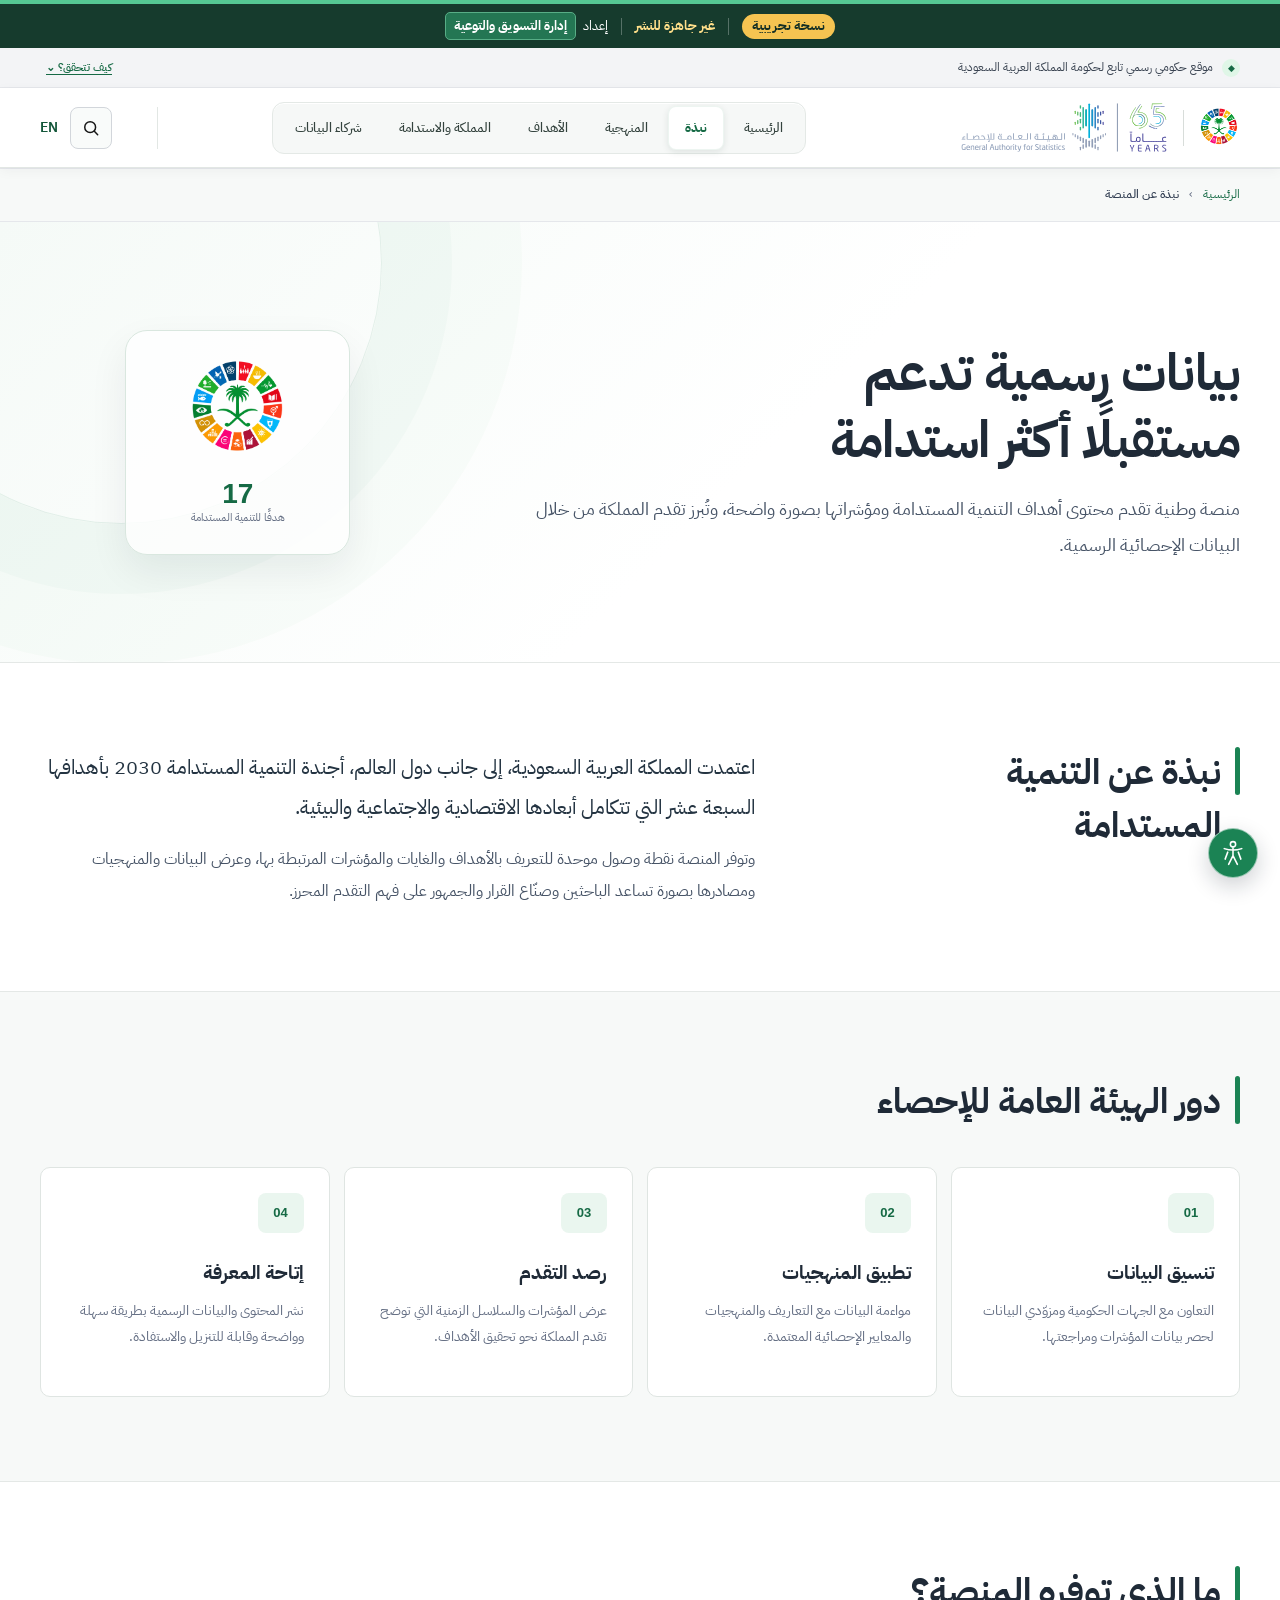
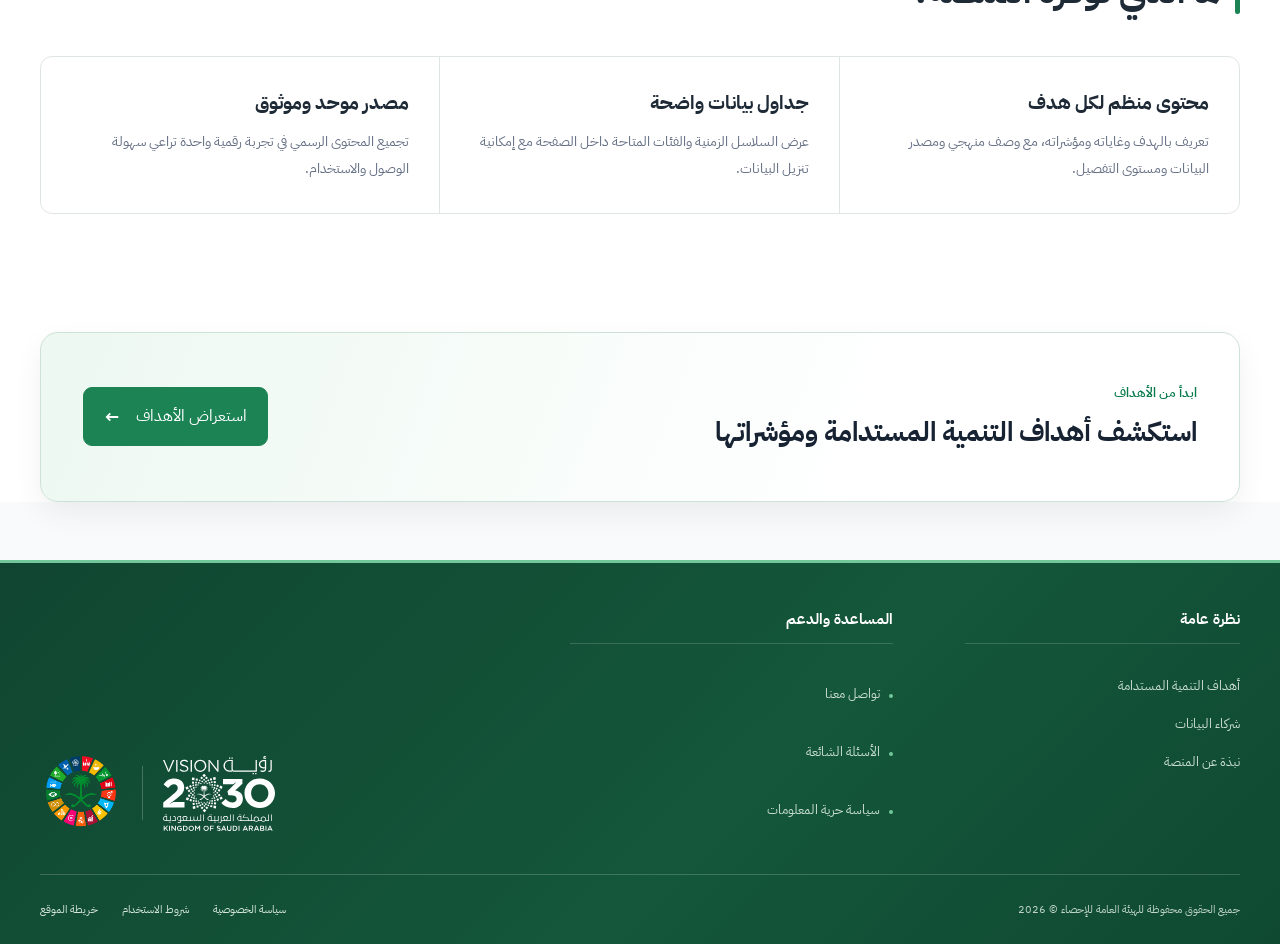
==== commit 00531812: "Add files via upload" ====
--- a/about.html
+++ b/about.html
@@ -14,6 +14,7 @@
   <link rel="stylesheet" href="nds-theme.css">
   <link rel="stylesheet" href="about.css">
   <link rel="stylesheet" href="accessibility.css">
+  <link rel="stylesheet" href="preview-banner.css">
   <link rel="stylesheet" href="page-titles.css">
 </head>
 <body class="gastat-sdg about-page nds-full-width">
@@ -43,5 +44,5 @@
   <button class="back-to-top" id="backToTop" aria-label="العودة إلى أعلى الصفحة"><svg viewBox="0 0 24 24" aria-hidden="true"><path d="m6 14 6-6 6 6"/></svg></button>
   <div class="search-panel" id="searchPanel" aria-hidden="true"><button id="closeSearch" aria-label="إغلاق">×</button><div><span>ما الذي تبحث عنه؟</span><input type="search" placeholder="ابحث في الأهداف والمؤشرات..."><small>جرّب: الطاقة النظيفة، جودة التعليم، العمل المناخي</small></div></div>
   <script src="about.js"></script><script src="back-to-top.js"></script><script defer src="https://mazin-musleh.github.io/NDS-vanilla/assets/js/nds-main.min.js?ver=1.8.0"></script>
-  <script src="accessibility.js"></script>
+  <script src="accessibility.js"></script><script src="preview-banner.js"></script>
 </body></html>
--- a/preview-banner.css
+++ b/preview-banner.css
@@ -0,0 +1,8 @@
+.prototype-banner{position:relative;z-index:120;background:#163b2d;color:#fff;border-top:4px solid #55c893;font-family:"IBM Plex Sans Arabic",Arial,sans-serif}
+.prototype-banner__inner{width:min(1180px,calc(100% - 40px));min-height:44px;margin:auto;display:flex;align-items:center;justify-content:center;gap:13px;font-size:13px}
+.prototype-banner__state{display:inline-flex;align-items:center;min-height:25px;padding:0 10px;border-radius:20px;background:#f5c451;color:#142f25;font-weight:700}
+.prototype-banner strong{color:#ffdf8a;font-weight:700}
+.prototype-banner b{display:inline-block;color:#fff;background:#247653;border:1px solid #58ad86;border-radius:5px;padding:2px 8px;margin-right:4px;font-weight:700}
+.prototype-banner__separator{width:1px;height:17px;background:rgba(255,255,255,.28)}
+@media(max-width:650px){.prototype-banner__inner{width:min(100% - 24px,1180px);min-height:55px;gap:8px;flex-wrap:wrap;padding:7px 0;font-size:11px}.prototype-banner__separator{display:none}}
+@media print{.prototype-banner{display:none!important}}
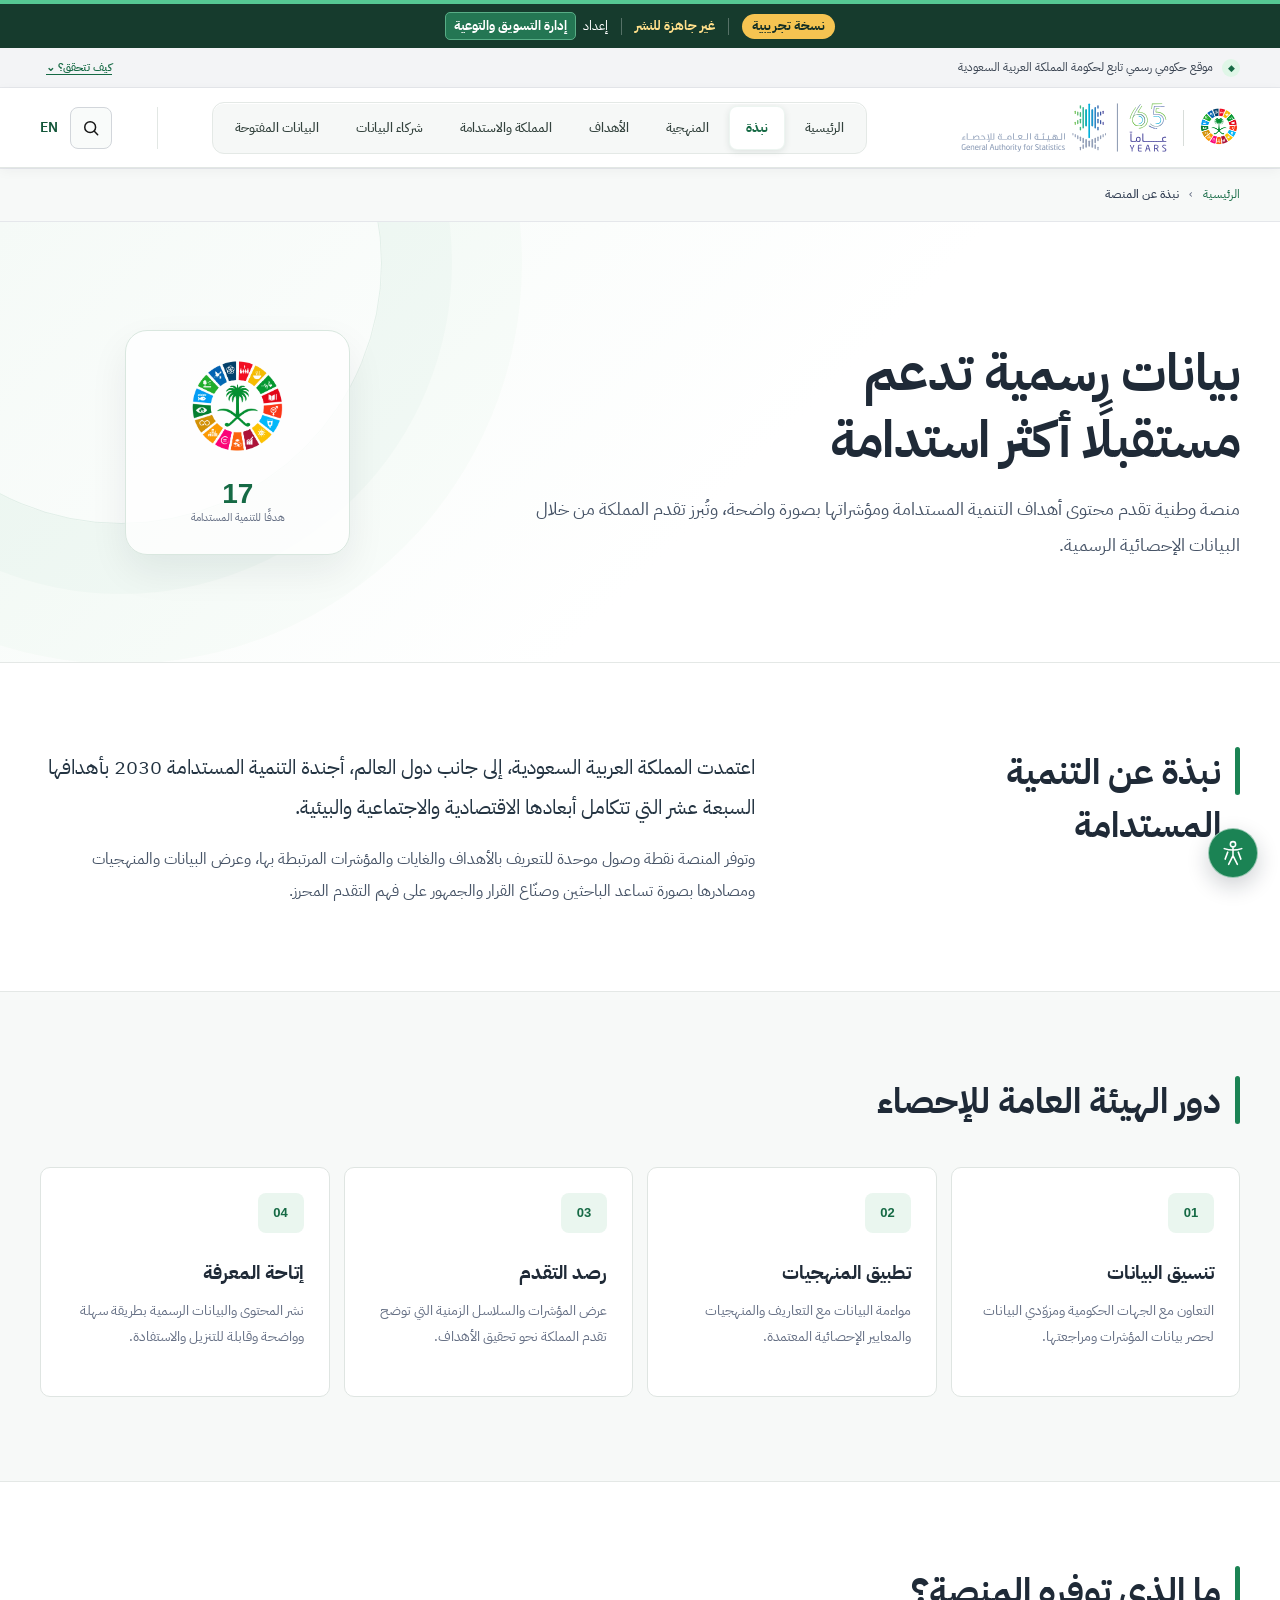
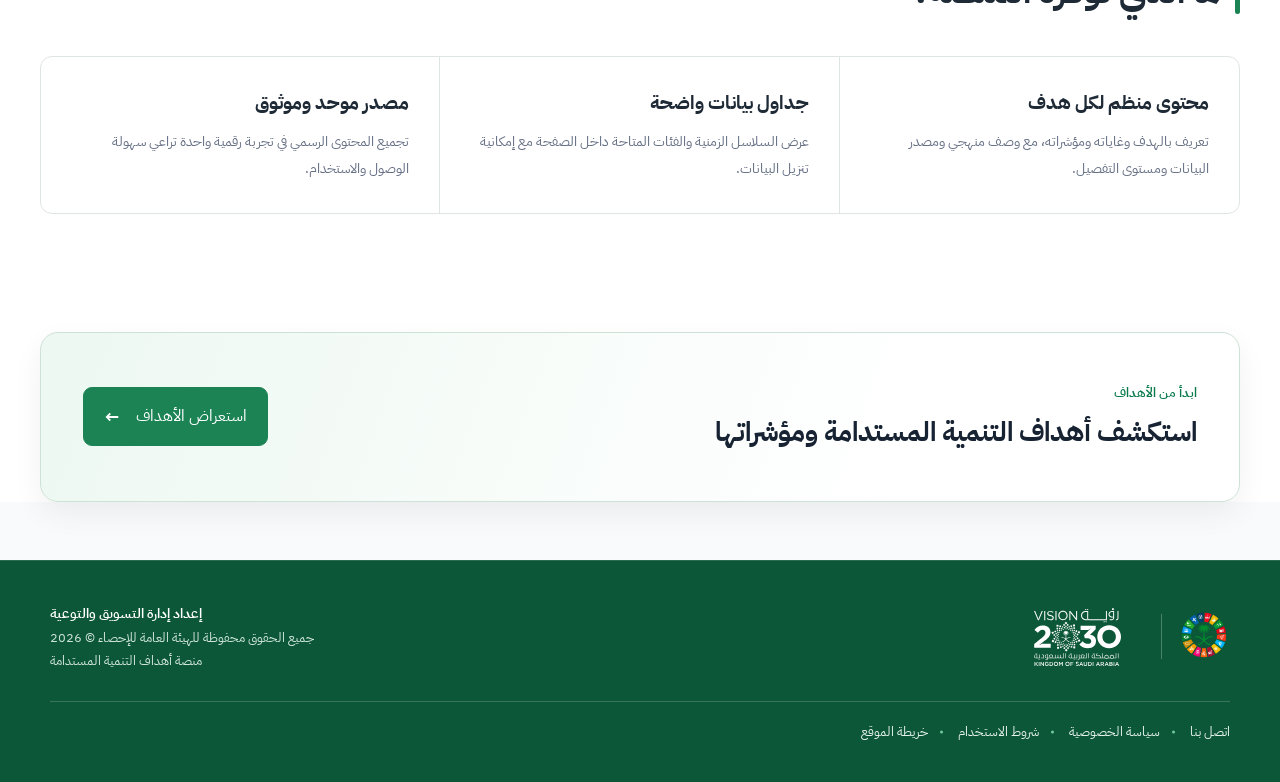
==== commit d82bb9fa: "Add files via upload" ====
--- a/about.html
+++ b/about.html
@@ -23,7 +23,7 @@
   <header class="header nds-main-nav" id="header">
     <div class="container header__inner">
       <div class="header__identity"><img class="header__sdg-mark" src="assets/sdg-wheel-saudi-transparent.png" alt="أهداف التنمية المستدامة"><span class="header__identity-divider"></span><a class="brand nds-brand" href="index.html"><img class="brand__logo nds-brand-logo" src="assets/gastat-logo.svg" alt="الهيئة العامة للإحصاء"></a></div>
-      <nav class="nav" aria-label="التنقل الرئيسي"><a href="index.html">الرئيسية</a><a class="active" href="about.html" aria-current="page">نبذة</a><a href="methodology.html">المنهجية</a><a href="index.html#goals">الأهداف</a><a href="index.html#kingdom">المملكة والاستدامة</a><a href="index.html#partners">شركاء البيانات</a></nav>
+      <nav class="nav" aria-label="التنقل الرئيسي"><a href="index.html">الرئيسية</a><a class="active" href="about.html" aria-current="page">نبذة</a><a href="methodology.html">المنهجية</a><a href="index.html#goals">الأهداف</a><a href="index.html#kingdom">المملكة والاستدامة</a><a href="index.html#partners">شركاء البيانات</a><a href="open-data.html">البيانات المفتوحة</a></nav>
       <div class="header__tools"><button class="icon-btn nds-btn nds-subtle" aria-label="بحث" id="searchBtn"><svg viewBox="0 0 24 24" aria-hidden="true"><circle cx="11" cy="11" r="6.5"></circle><path d="m16 16 4 4"></path></svg></button><a class="lang" href="#">EN</a><button class="menu-btn" id="menuBtn" aria-label="فتح القائمة" aria-expanded="false"><span></span><span></span><span></span></button></div>
     </div>
   </header>
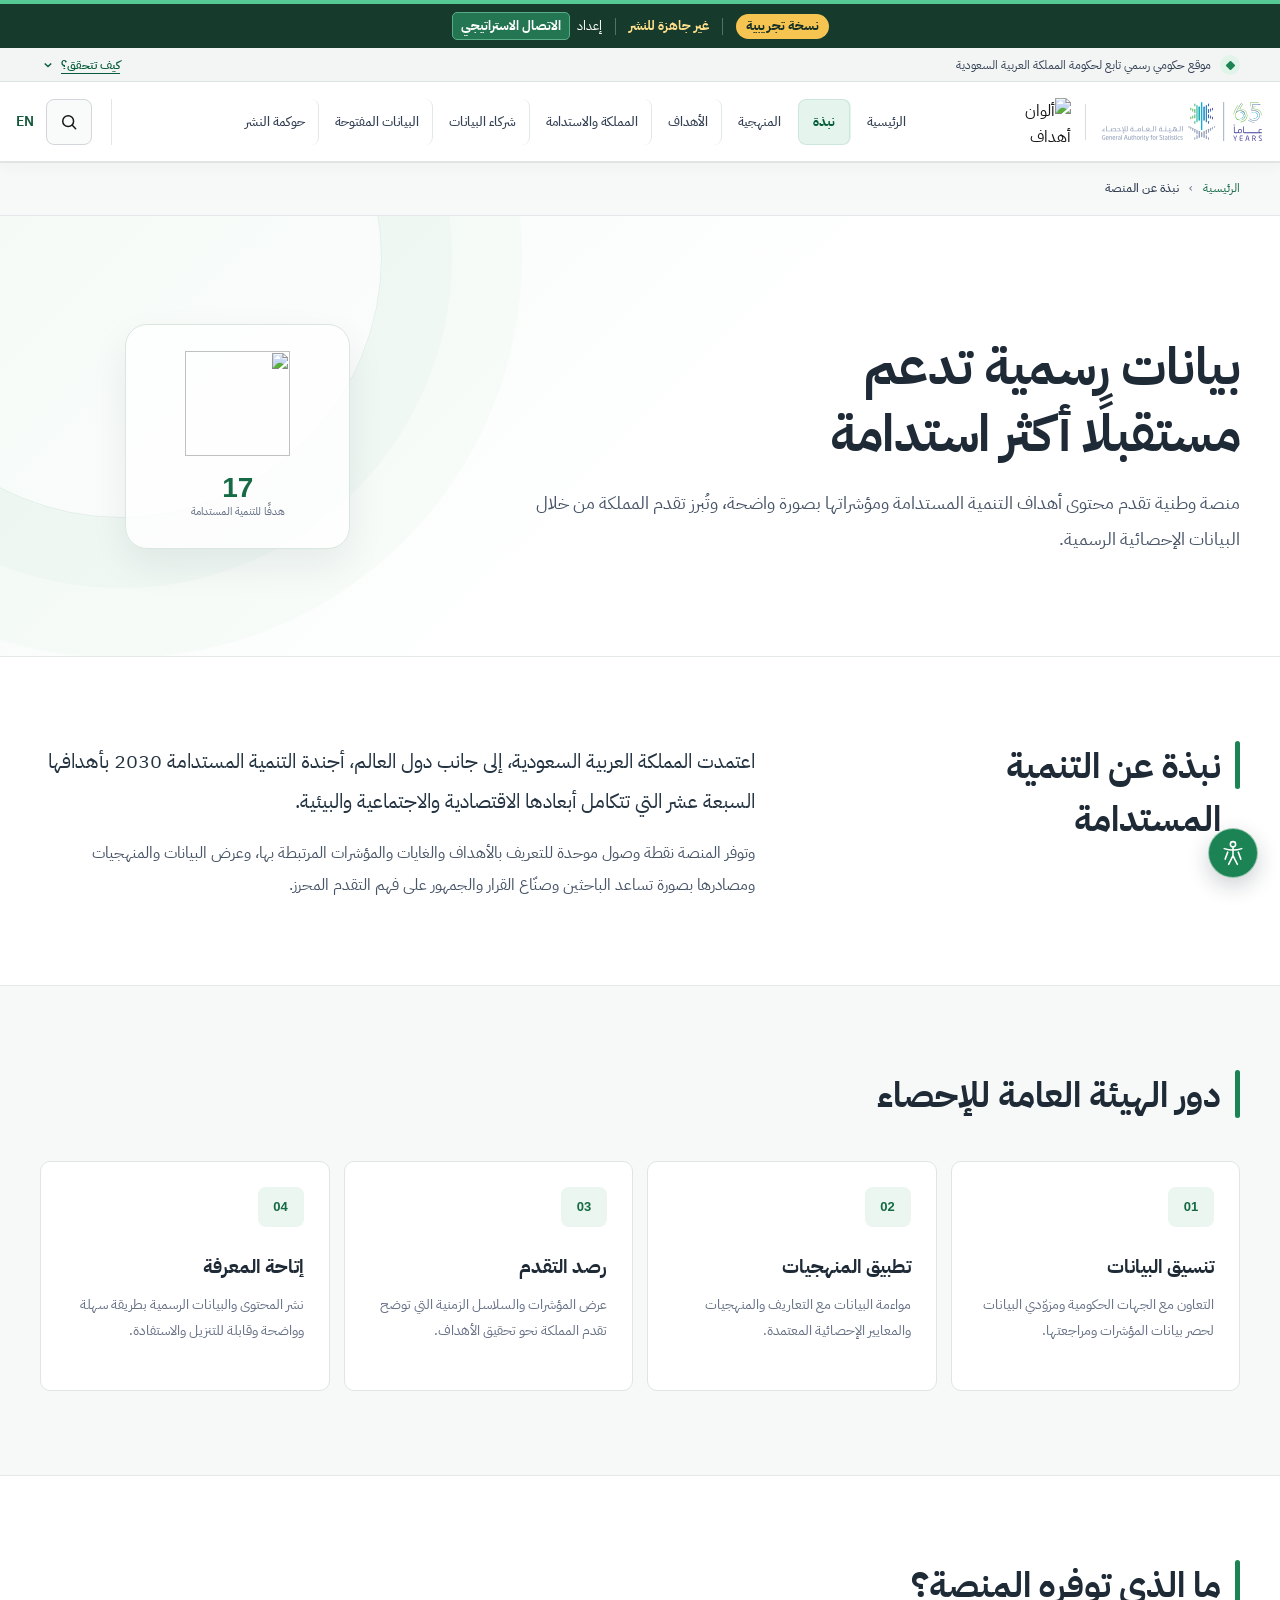
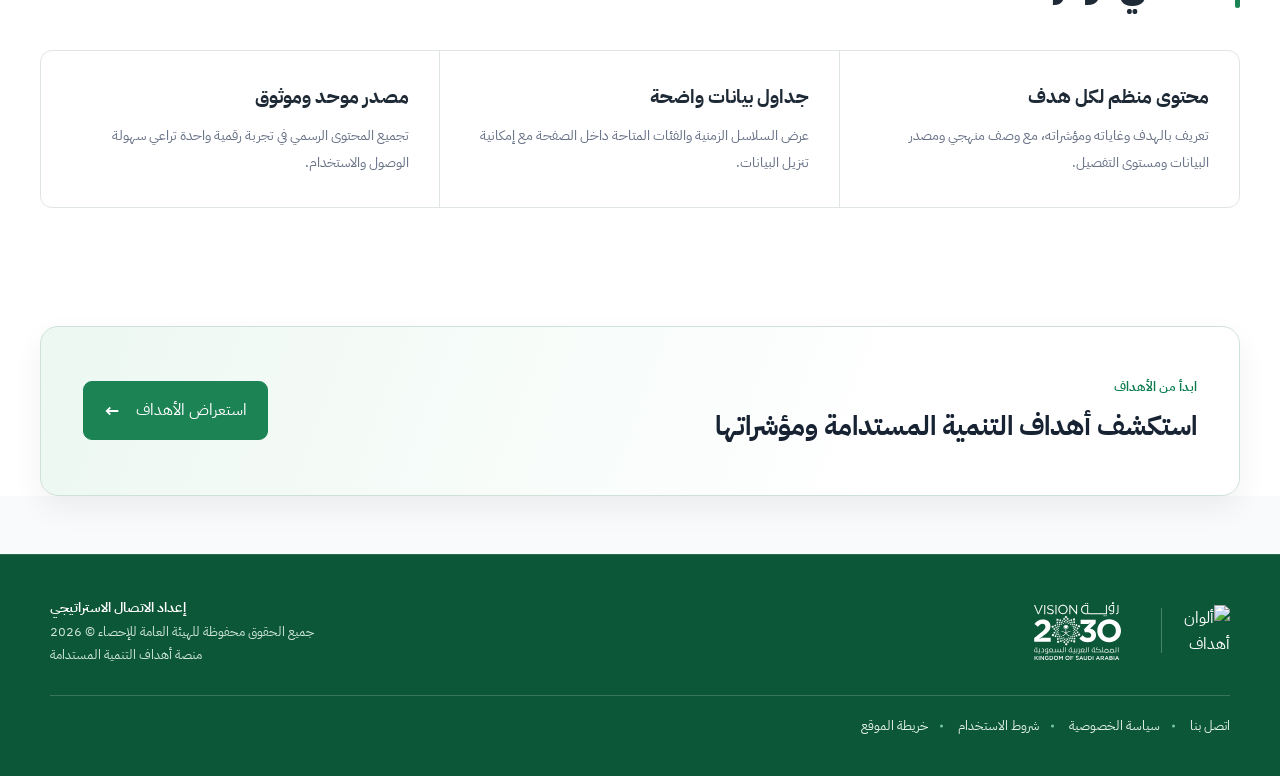
==== commit 0fe25b1f: "Add files via upload" ====
--- a/about.html
+++ b/about.html
@@ -32,7 +32,7 @@
     <section class="about-hero">
       <div class="container about-hero__grid">
         <div><h1>بيانات رسمية تدعم<br>مستقبلًا أكثر استدامة</h1><p>منصة وطنية تقدم محتوى أهداف التنمية المستدامة ومؤشراتها بصورة واضحة، وتُبرز تقدم المملكة من خلال البيانات الإحصائية الرسمية.</p></div>
-        <div class="about-hero__mark" aria-hidden="true"><img src="assets/sdg-wheel-saudi-transparent.png" alt=""><span><b>17</b><small>هدفًا للتنمية المستدامة</small></span></div>
+        <div class="about-hero__mark" aria-hidden="true"><img src="assets/sdg-color-wheel.svg" alt=""><span><b>17</b><small>هدفًا للتنمية المستدامة</small></span></div>
       </div>
     </section>
     <section class="about-section"><div class="container about-intro"><div class="about-title"><span></span><h2>نبذة عن التنمية المستدامة</h2></div><div class="about-copy"><p class="lead">اعتمدت المملكة العربية السعودية، إلى جانب دول العالم، أجندة التنمية المستدامة 2030 بأهدافها السبعة عشر التي تتكامل أبعادها الاقتصادية والاجتماعية والبيئية.</p><p>وتوفر المنصة نقطة وصول موحدة للتعريف بالأهداف والغايات والمؤشرات المرتبطة بها، وعرض البيانات والمنهجيات ومصادرها بصورة تساعد الباحثين وصنّاع القرار والجمهور على فهم التقدم المحرز.</p></div></div></section>
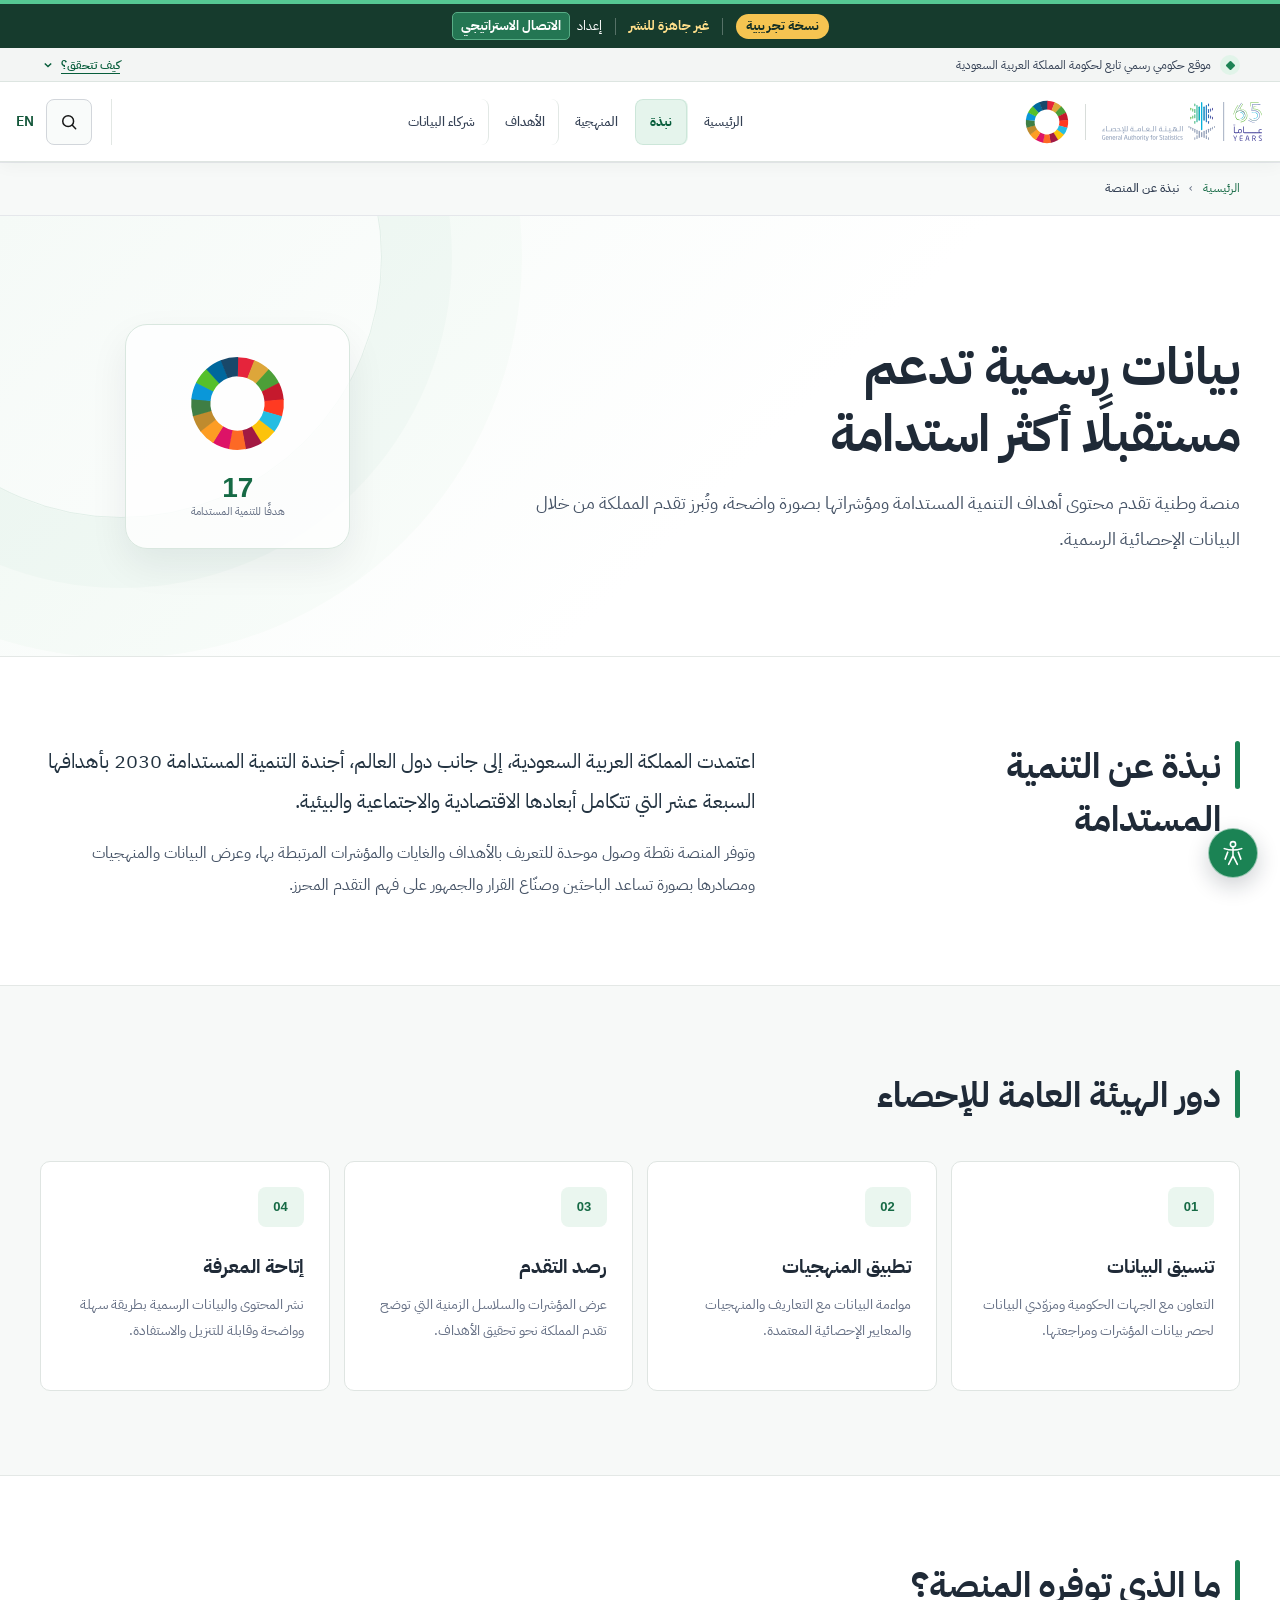
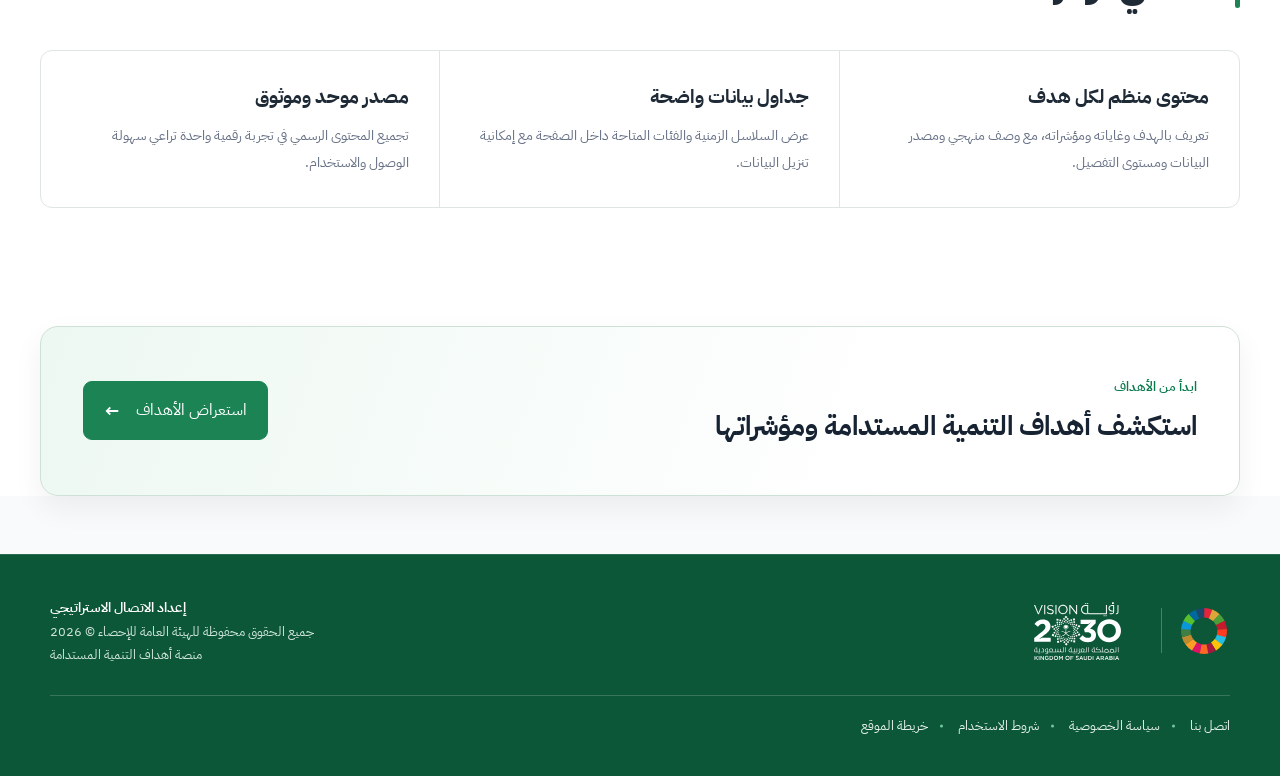
==== commit 4356c219: "Add files via upload" ====
--- a/about.html
+++ b/about.html
@@ -23,7 +23,7 @@
   <header class="header nds-main-nav" id="header">
     <div class="container header__inner">
       <div class="header__identity"><img class="header__sdg-mark" src="assets/sdg-wheel-saudi-transparent.png" alt="أهداف التنمية المستدامة"><span class="header__identity-divider"></span><a class="brand nds-brand" href="index.html"><img class="brand__logo nds-brand-logo" src="assets/gastat-logo.svg" alt="الهيئة العامة للإحصاء"></a></div>
-      <nav class="nav" aria-label="التنقل الرئيسي"><a href="index.html">الرئيسية</a><a class="active" href="about.html" aria-current="page">نبذة</a><a href="methodology.html">المنهجية</a><a href="index.html#goals">الأهداف</a><a href="index.html#kingdom">المملكة والاستدامة</a><a href="index.html#partners">شركاء البيانات</a><a href="open-data.html">البيانات المفتوحة</a></nav>
+      <nav class="nav" aria-label="التنقل الرئيسي"><a href="index.html">الرئيسية</a><a class="active" href="about.html" aria-current="page">نبذة</a><a href="methodology.html">المنهجية</a><a href="index.html#goals">الأهداف</a><a href="index.html#partners">شركاء البيانات</a></nav>
       <div class="header__tools"><button class="icon-btn nds-btn nds-subtle" aria-label="بحث" id="searchBtn"><svg viewBox="0 0 24 24" aria-hidden="true"><circle cx="11" cy="11" r="6.5"></circle><path d="m16 16 4 4"></path></svg></button><a class="lang" href="#">EN</a><button class="menu-btn" id="menuBtn" aria-label="فتح القائمة" aria-expanded="false"><span></span><span></span><span></span></button></div>
     </div>
   </header>
--- a/nds-theme.css
+++ b/nds-theme.css
@@ -864,3 +864,56 @@
 }
 .gastat-sdg .goal:hover .goal__action i{background:color-mix(in srgb,var(--goal) 17%,#fff)}
 .gastat-sdg .goal:focus-visible{outline-color:var(--goal)}
+
+/* Full-colour SDG cards — official goal colour with white content. */
+.gastat-sdg .goal{
+  background:var(--goal)!important;
+  border:1px solid color-mix(in srgb,var(--goal) 82%,#000)!important;
+  border-top-color:color-mix(in srgb,var(--goal) 82%,#000)!important;
+  color:#fff!important;
+  box-shadow:0 5px 14px rgba(16,24,40,.12)!important;
+  isolation:isolate;
+}
+.gastat-sdg .goal:before{
+  content:"";
+  position:absolute;
+  inset:0;
+  z-index:-1;
+  pointer-events:none;
+  background:linear-gradient(145deg,rgba(255,255,255,.09),transparent 48%,rgba(0,0,0,.08));
+}
+.gastat-sdg .goal:after{display:none!important}
+.gastat-sdg .goal strong,
+.gastat-sdg .goal__number,
+.gastat-sdg .goal__action,
+.gastat-sdg .goal__action i,
+.gastat-sdg .goal__icon,
+.gastat-sdg .goal__icon span,
+.gastat-sdg .goal__icon svg{
+  color:#fff!important;
+}
+.gastat-sdg .goal__icon{
+  background:rgba(255,255,255,.13)!important;
+  box-shadow:inset 0 0 0 1px rgba(255,255,255,.34)!important;
+}
+.gastat-sdg .goal__icon svg{stroke:#fff!important}
+.gastat-sdg .goal__action{
+  border-top:1px solid rgba(255,255,255,.24)!important;
+  background:transparent!important;
+}
+.gastat-sdg .goal__action i{
+  background:rgba(255,255,255,.16)!important;
+  box-shadow:inset 0 0 0 1px rgba(255,255,255,.25)!important;
+}
+.gastat-sdg .goal:hover{
+  transform:translateY(-4px)!important;
+  border-color:color-mix(in srgb,var(--goal) 74%,#000)!important;
+  box-shadow:0 12px 25px rgba(16,24,40,.18)!important;
+  filter:saturate(1.04) brightness(.98);
+}
+.gastat-sdg .goal:hover .goal__icon{
+  background:rgba(255,255,255,.19)!important;
+  transform:scale(1.035);
+}
+.gastat-sdg .goal:hover .goal__action i{background:rgba(255,255,255,.22)!important}
+.gastat-sdg .goal:focus-visible{outline:3px solid #fff!important;outline-offset:-5px!important}
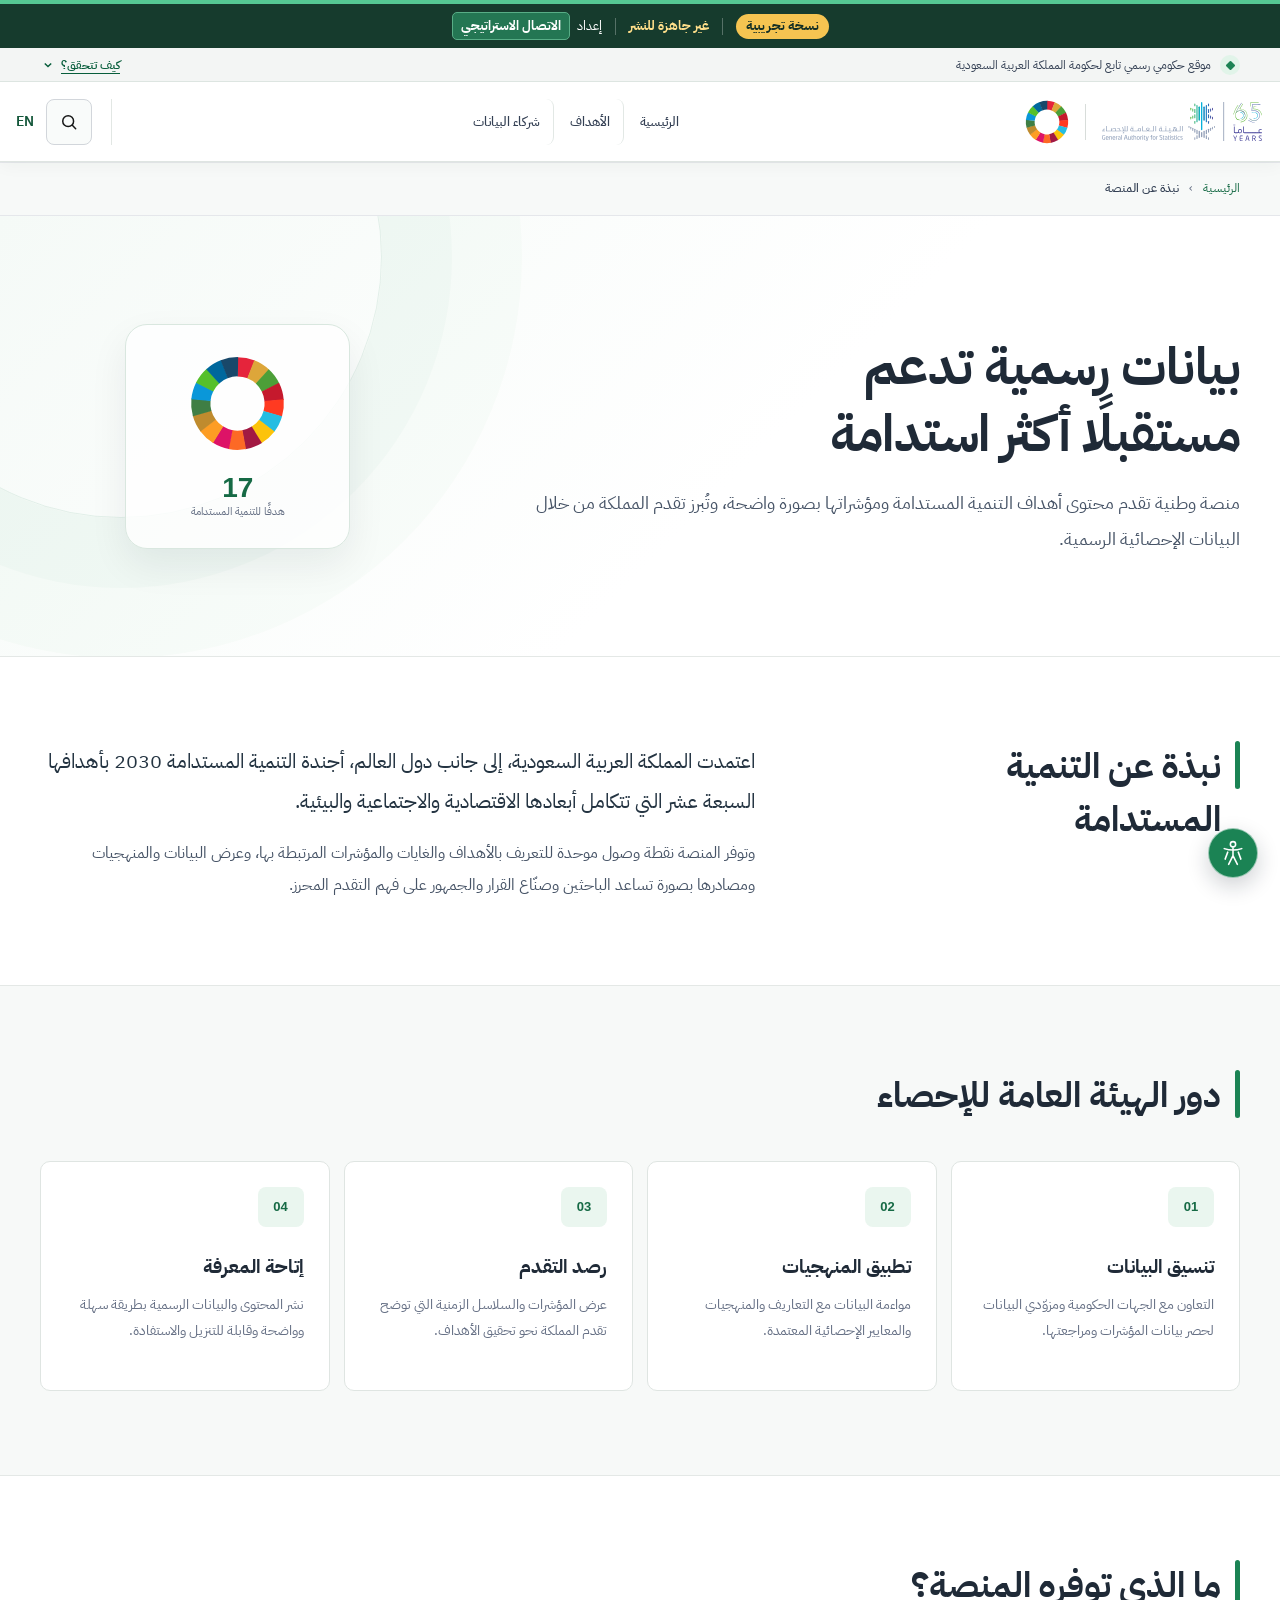
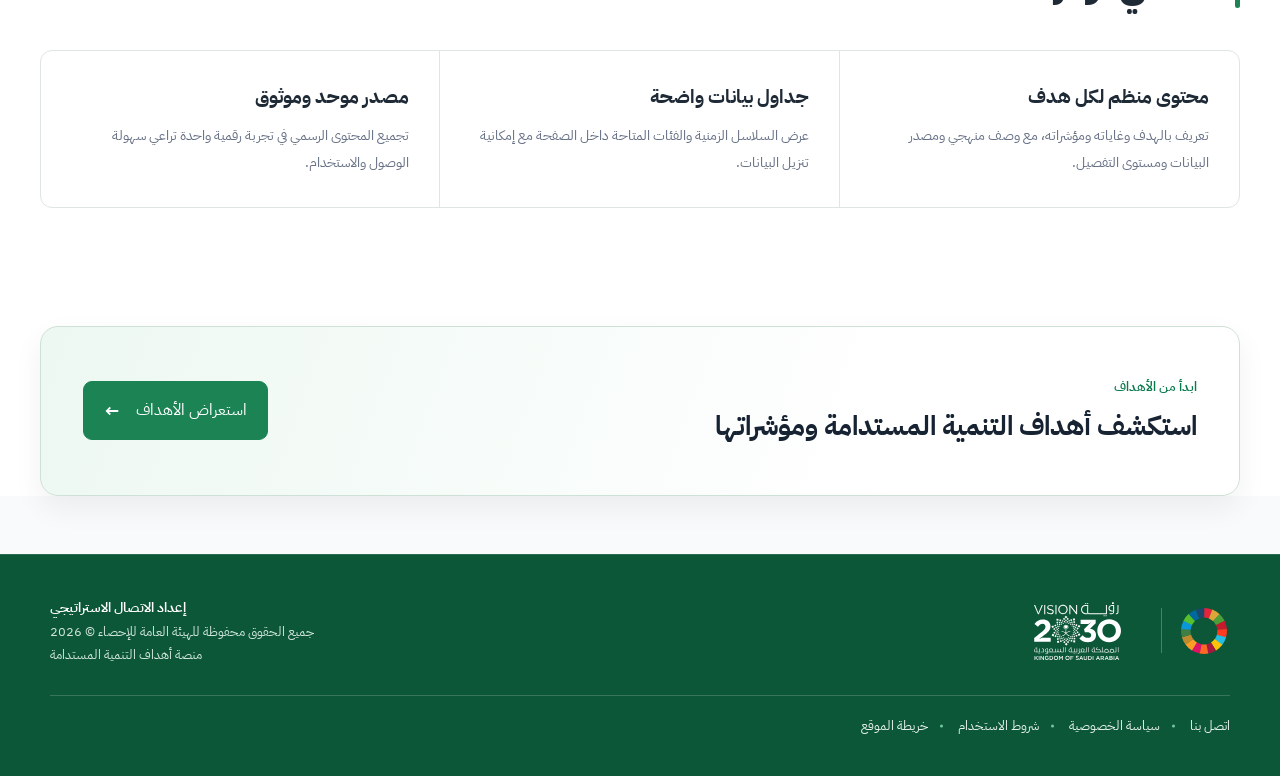
==== commit 714bfeb9: "Remove About and Methodology from all site headers Remove the links from the shared desktop and mobi" ====
--- a/about.html
+++ b/about.html
@@ -23,7 +23,7 @@
   <header class="header nds-main-nav" id="header">
     <div class="container header__inner">
       <div class="header__identity"><img class="header__sdg-mark" src="assets/sdg-wheel-saudi-transparent.png" alt="أهداف التنمية المستدامة"><span class="header__identity-divider"></span><a class="brand nds-brand" href="index.html"><img class="brand__logo nds-brand-logo" src="assets/gastat-logo.svg" alt="الهيئة العامة للإحصاء"></a></div>
-      <nav class="nav" aria-label="التنقل الرئيسي"><a href="index.html">الرئيسية</a><a class="active" href="about.html" aria-current="page">نبذة</a><a href="methodology.html">المنهجية</a><a href="index.html#goals">الأهداف</a><a href="index.html#partners">شركاء البيانات</a></nav>
+      <nav class="nav" aria-label="التنقل الرئيسي"><a href="index.html">الرئيسية</a><a href="index.html#goals">الأهداف</a><a href="index.html#partners">شركاء البيانات</a></nav>
       <div class="header__tools"><button class="icon-btn nds-btn nds-subtle" aria-label="بحث" id="searchBtn"><svg viewBox="0 0 24 24" aria-hidden="true"><circle cx="11" cy="11" r="6.5"></circle><path d="m16 16 4 4"></path></svg></button><a class="lang" href="#">EN</a><button class="menu-btn" id="menuBtn" aria-label="فتح القائمة" aria-expanded="false"><span></span><span></span><span></span></button></div>
     </div>
   </header>
--- a/nds-theme.css
+++ b/nds-theme.css
@@ -575,6 +575,30 @@
 .gastat-sdg .btn--primary:hover{box-shadow:0 9px 22px rgba(12,81,56,.28)}
 @media(max-width:760px){.gastat-sdg .partner-logos{gap:8px}.gastat-sdg .partner-logos>div{border-radius:9px}.gastat-sdg .partners__note{display:flex;border-radius:10px;line-height:1.7}}
 
+/* Institutional partners carousel */
+.gastat-sdg .partners-slider{position:relative;margin-top:10px;padding-bottom:50px;overflow:hidden}
+.gastat-sdg .partners-slider{padding:24px 24px 76px;border:1px solid #d9e3de;border-radius:20px;background:#f7f9f8;box-shadow:0 12px 34px rgba(24,65,49,.06)}
+.gastat-sdg .partners-slider:before,.gastat-sdg .partners-slider:after{content:"";position:absolute;top:18px;bottom:68px;z-index:2;width:76px;pointer-events:none}
+.gastat-sdg .partners-slider:before{right:18px;background:linear-gradient(270deg,#f7faf8 12%,transparent)}
+.gastat-sdg .partners-slider:after{left:18px;background:linear-gradient(90deg,#f8fbf9 12%,transparent)}
+.gastat-sdg .partners-slider__viewport{position:relative;overflow-x:auto;overflow-y:hidden;padding:14px 0 22px;direction:rtl;scroll-snap-type:x mandatory;scrollbar-width:none;overscroll-behavior-inline:contain}
+.gastat-sdg .partners-slider__viewport::-webkit-scrollbar{display:none}
+.gastat-sdg .partners-slider__track{display:flex;width:max-content;animation:none;will-change:auto}
+.gastat-sdg .partners-slider__group{display:flex;gap:18px;padding-inline:8px}
+.gastat-sdg .partner-card{position:relative;flex:0 0 232px;height:218px;display:flex;flex-direction:column;align-items:stretch;justify-content:stretch;gap:0;padding:0;overflow:hidden;border:1px solid #d8e1dc;border-radius:14px;background:#fff;box-shadow:0 4px 14px rgba(23,63,48,.05);transition:transform .22s,border-color .22s,box-shadow .22s;direction:rtl;scroll-snap-align:start}
+.gastat-sdg .partner-card:before{content:"";position:absolute;top:0;right:0;left:0;z-index:1;height:4px;background:#1b8354}
+.gastat-sdg .partner-card:hover{transform:translateY(-3px);border-color:#8fbaa5;box-shadow:0 12px 26px rgba(22,72,53,.1)}
+.gastat-sdg .partner-card__logo{display:flex;align-items:center;justify-content:center;width:100%;height:148px;padding:24px 22px 18px;overflow:hidden;border:0;border-bottom:1px solid #e8eeeb;border-radius:0;background:#fff}
+.gastat-sdg .partner-card__logo img{display:block;max-width:100%;max-height:100%;width:auto;height:auto;object-fit:contain}
+.gastat-sdg .partner-card--justice .partner-card__logo img{transform:scale(1.48)}
+.gastat-sdg .partner-card strong{width:100%;min-height:70px;display:flex;align-items:center;justify-content:center;padding:12px 16px;color:#213a31;background:#f8faf9;font-size:14px;line-height:1.6;font-weight:600;text-align:center}
+.gastat-sdg .partners-slider__controls{position:absolute;right:0;left:0;bottom:14px;z-index:3;display:flex;align-items:center;justify-content:center;gap:10px}
+.gastat-sdg .partners-slider__controls button{display:grid;place-items:center;width:42px;height:42px;padding:0;border:1px solid #b9d3c5;border-radius:50%;background:#fff;color:#12633f;cursor:pointer;box-shadow:0 4px 12px rgba(22,72,53,.08);transition:background-color .2s,border-color .2s,color .2s,transform .2s}
+.gastat-sdg .partners-slider__controls button:hover{border-color:#1b8354;background:#f2f8f5}
+.gastat-sdg .partners-slider__controls button:hover{transform:translateY(-2px);background:#1b8354;color:#fff}.gastat-sdg .partners-slider__controls svg{width:21px;height:21px;fill:none;stroke:currentColor;stroke-width:2;stroke-linecap:round;stroke-linejoin:round}
+@media(max-width:760px){.gastat-sdg .partners-slider{padding:14px 10px 68px;border-radius:15px}.gastat-sdg .partners-slider:before,.gastat-sdg .partners-slider:after{width:26px;top:14px;bottom:68px}.gastat-sdg .partners-slider:before{right:10px}.gastat-sdg .partners-slider:after{left:10px}.gastat-sdg .partners-slider__group{gap:12px}.gastat-sdg .partner-card{flex-basis:184px;height:184px}.gastat-sdg .partner-card__logo{height:120px;padding:20px 17px 14px}.gastat-sdg .partner-card strong{min-height:64px;padding:10px 12px;font-size:12px}.gastat-sdg .partners-slider__controls{right:14px;left:14px}}
+@media(prefers-reduced-motion:reduce){.gastat-sdg .partners-slider__viewport{scroll-behavior:auto}}
+
 /* Rebuilt Kingdom section: structured content and a cohesive Vision panel */
 .gastat-sdg .kingdom{
   padding-block:96px;
@@ -917,3 +941,39 @@
 }
 .gastat-sdg .goal:hover .goal__action i{background:rgba(255,255,255,.22)!important}
 .gastat-sdg .goal:focus-visible{outline:3px solid #fff!important;outline-offset:-5px!important}
+
+/* Visible goal number badge inside every SDG card. */
+.gastat-sdg .goal__top{position:static!important}
+.gastat-sdg .goal__number{
+  position:absolute!important;
+  top:14px!important;
+  right:14px!important;
+  left:auto!important;
+  z-index:4!important;
+  display:grid!important;
+  place-items:center!important;
+  width:36px!important;
+  height:36px!important;
+  padding:0!important;
+  border:1px solid rgba(255,255,255,.34)!important;
+  border-radius:10px!important;
+  background:rgba(255,255,255,.15)!important;
+  color:#fff!important;
+  box-shadow:inset 0 1px 0 rgba(255,255,255,.16)!important;
+  font:700 17px/1 Arial,sans-serif!important;
+  font-variant-numeric:tabular-nums!important;
+  letter-spacing:0!important;
+  direction:ltr!important;
+  opacity:1!important;
+}
+@media(max-width:760px){
+  .gastat-sdg .goal__number{
+    top:10px!important;
+    right:10px!important;
+    left:auto!important;
+    width:30px!important;
+    height:30px!important;
+    border-radius:8px!important;
+    font-size:14px!important;
+  }
+}
